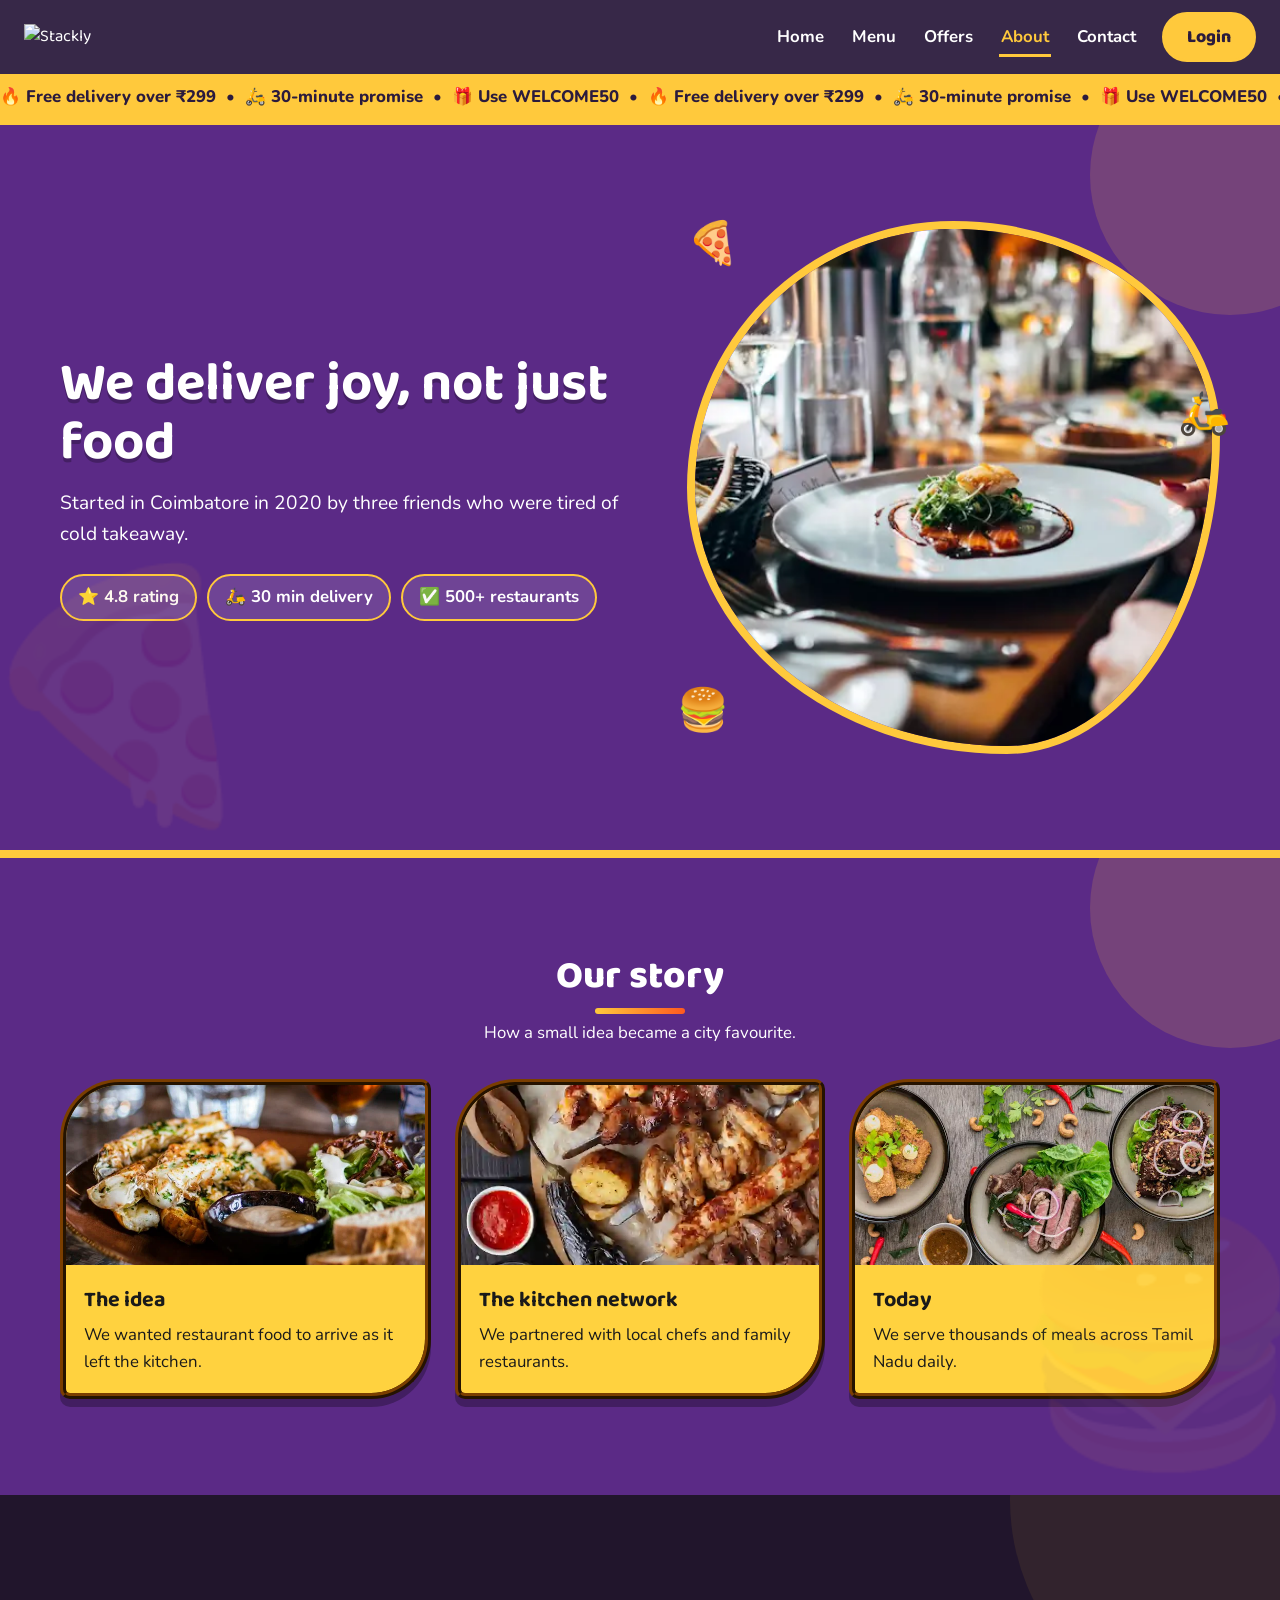
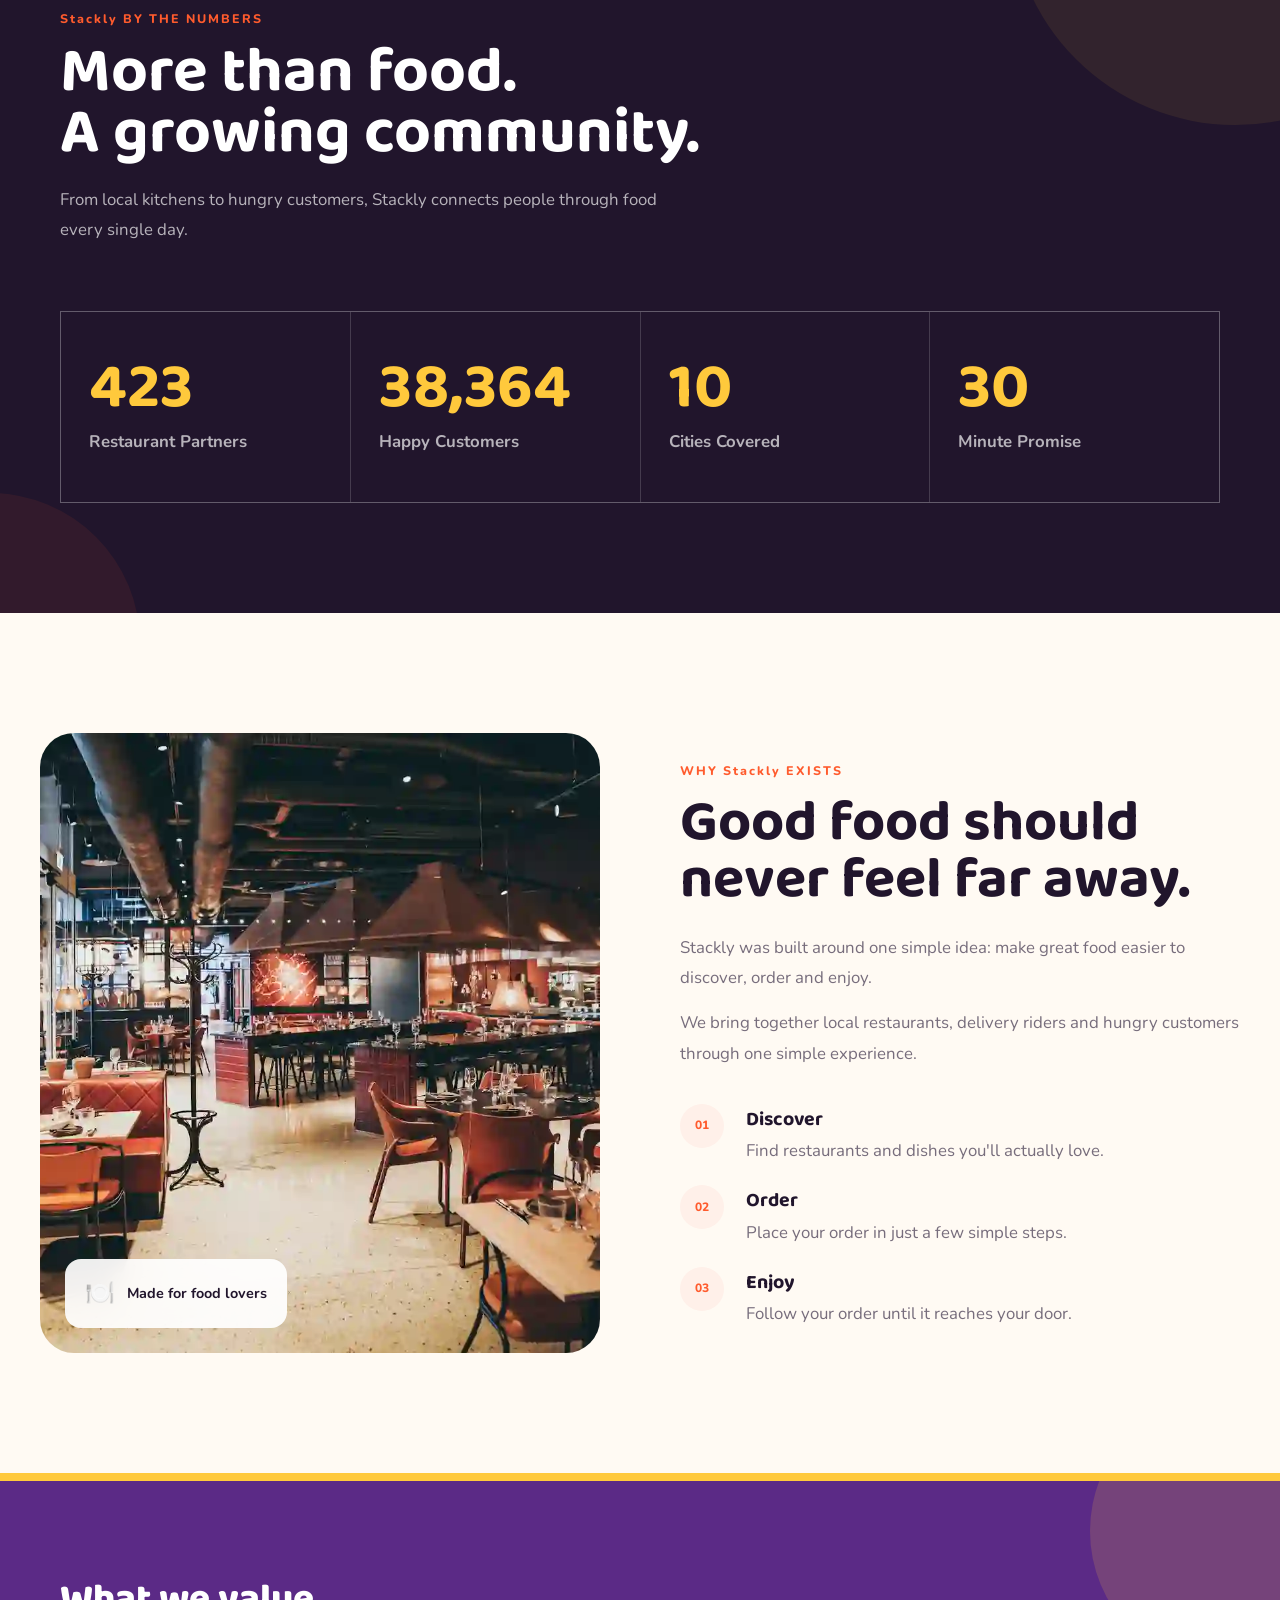
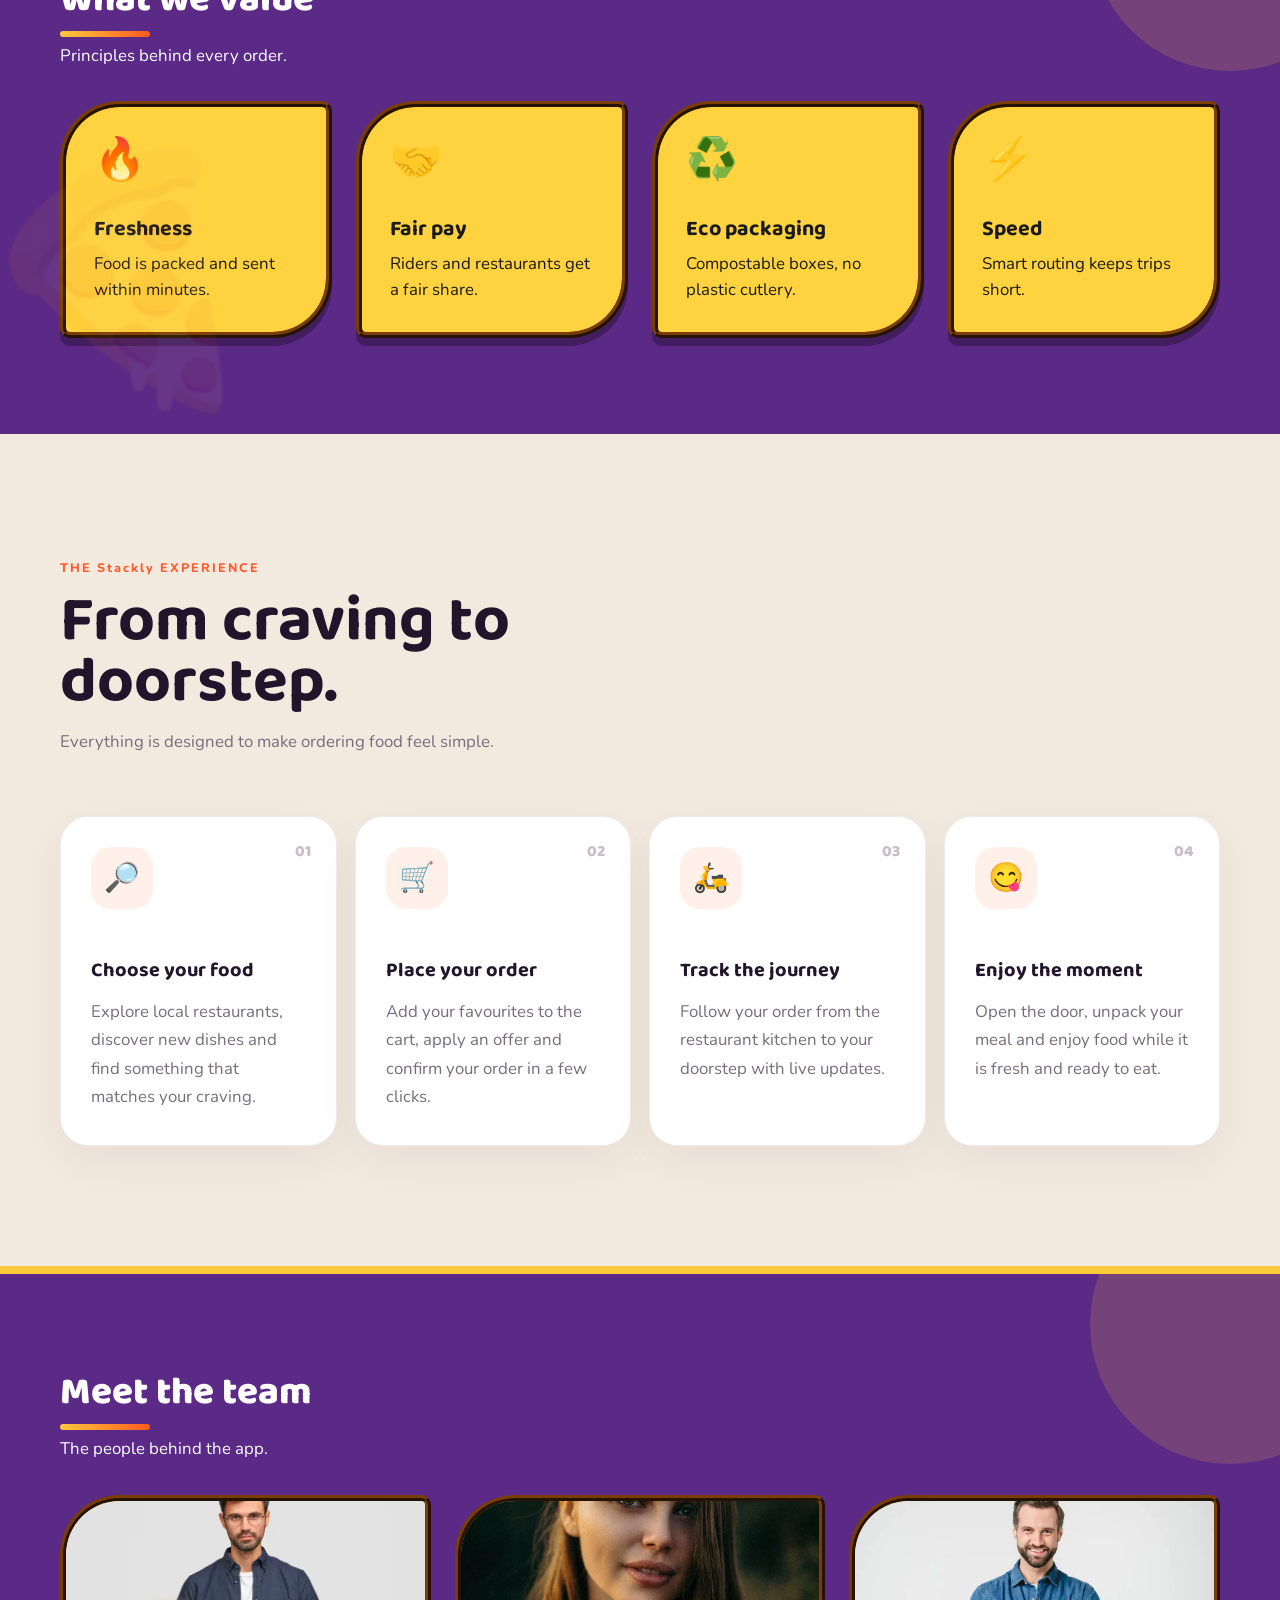
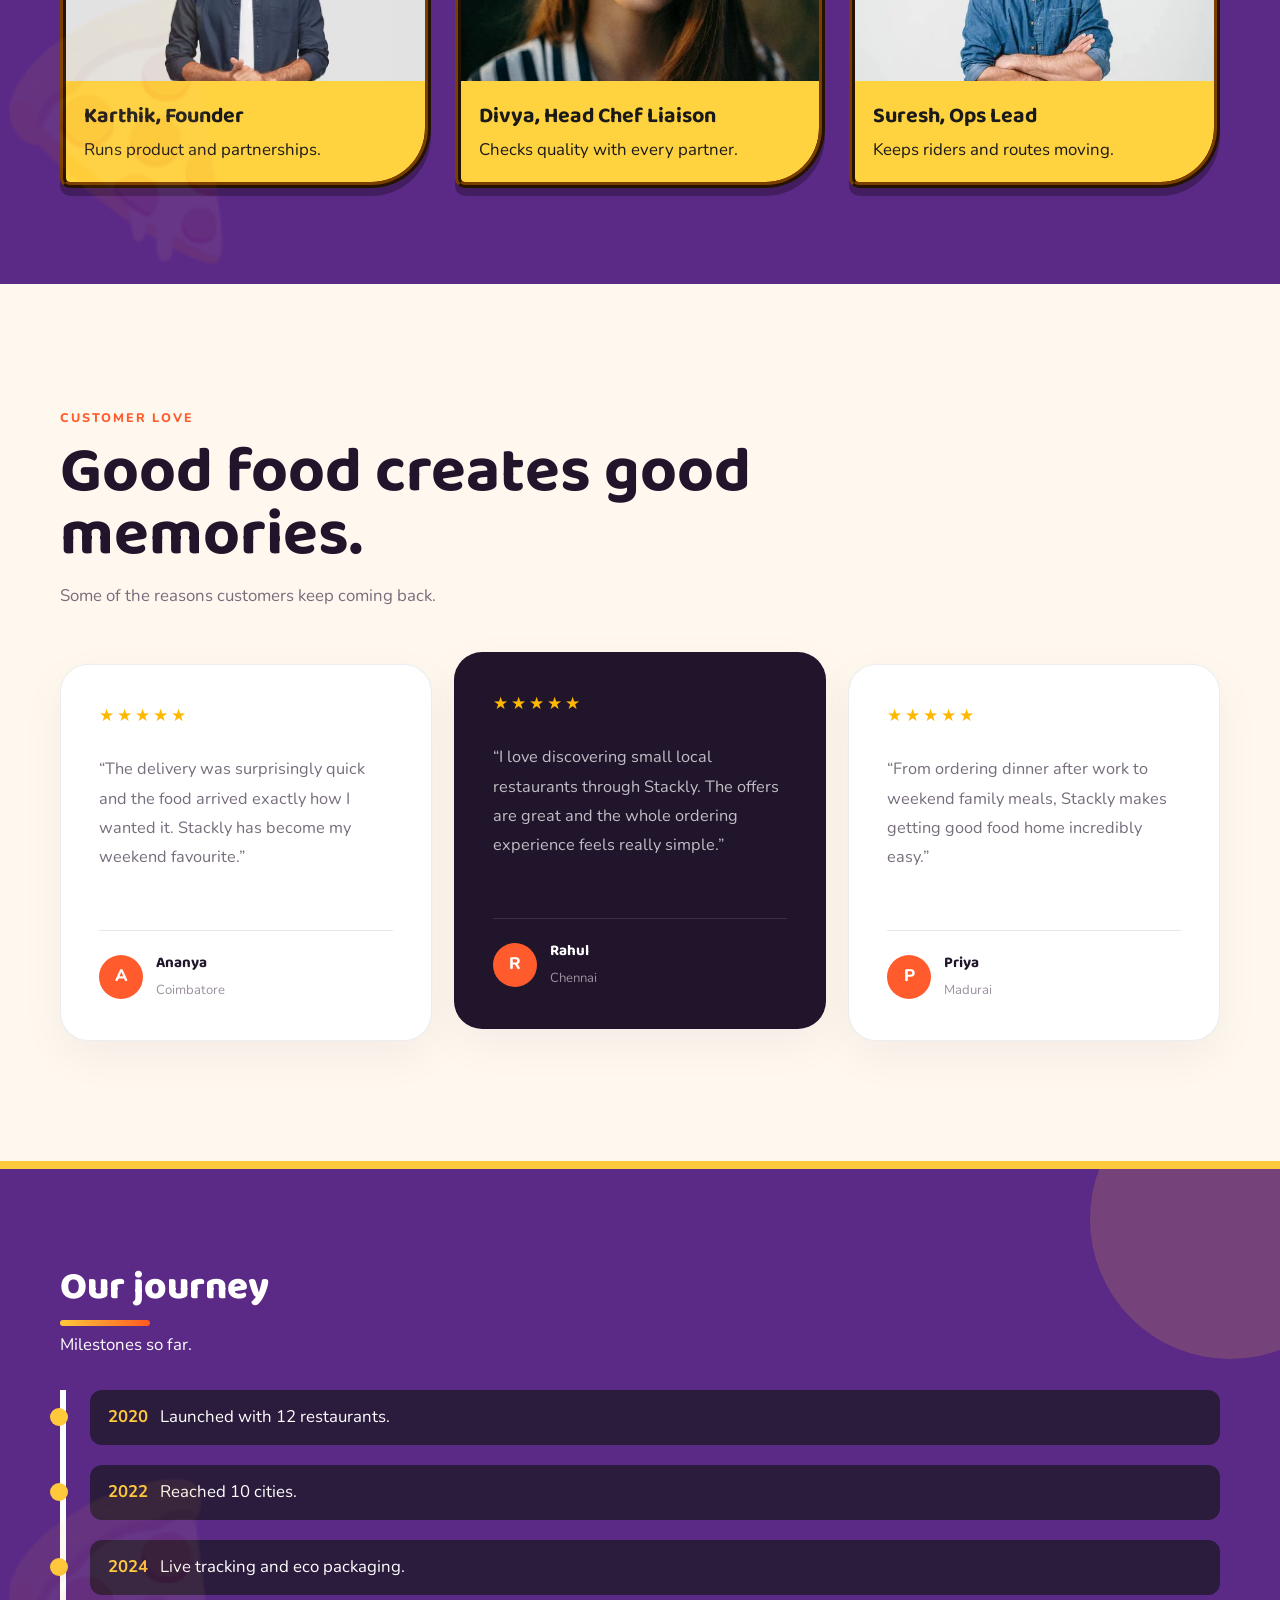
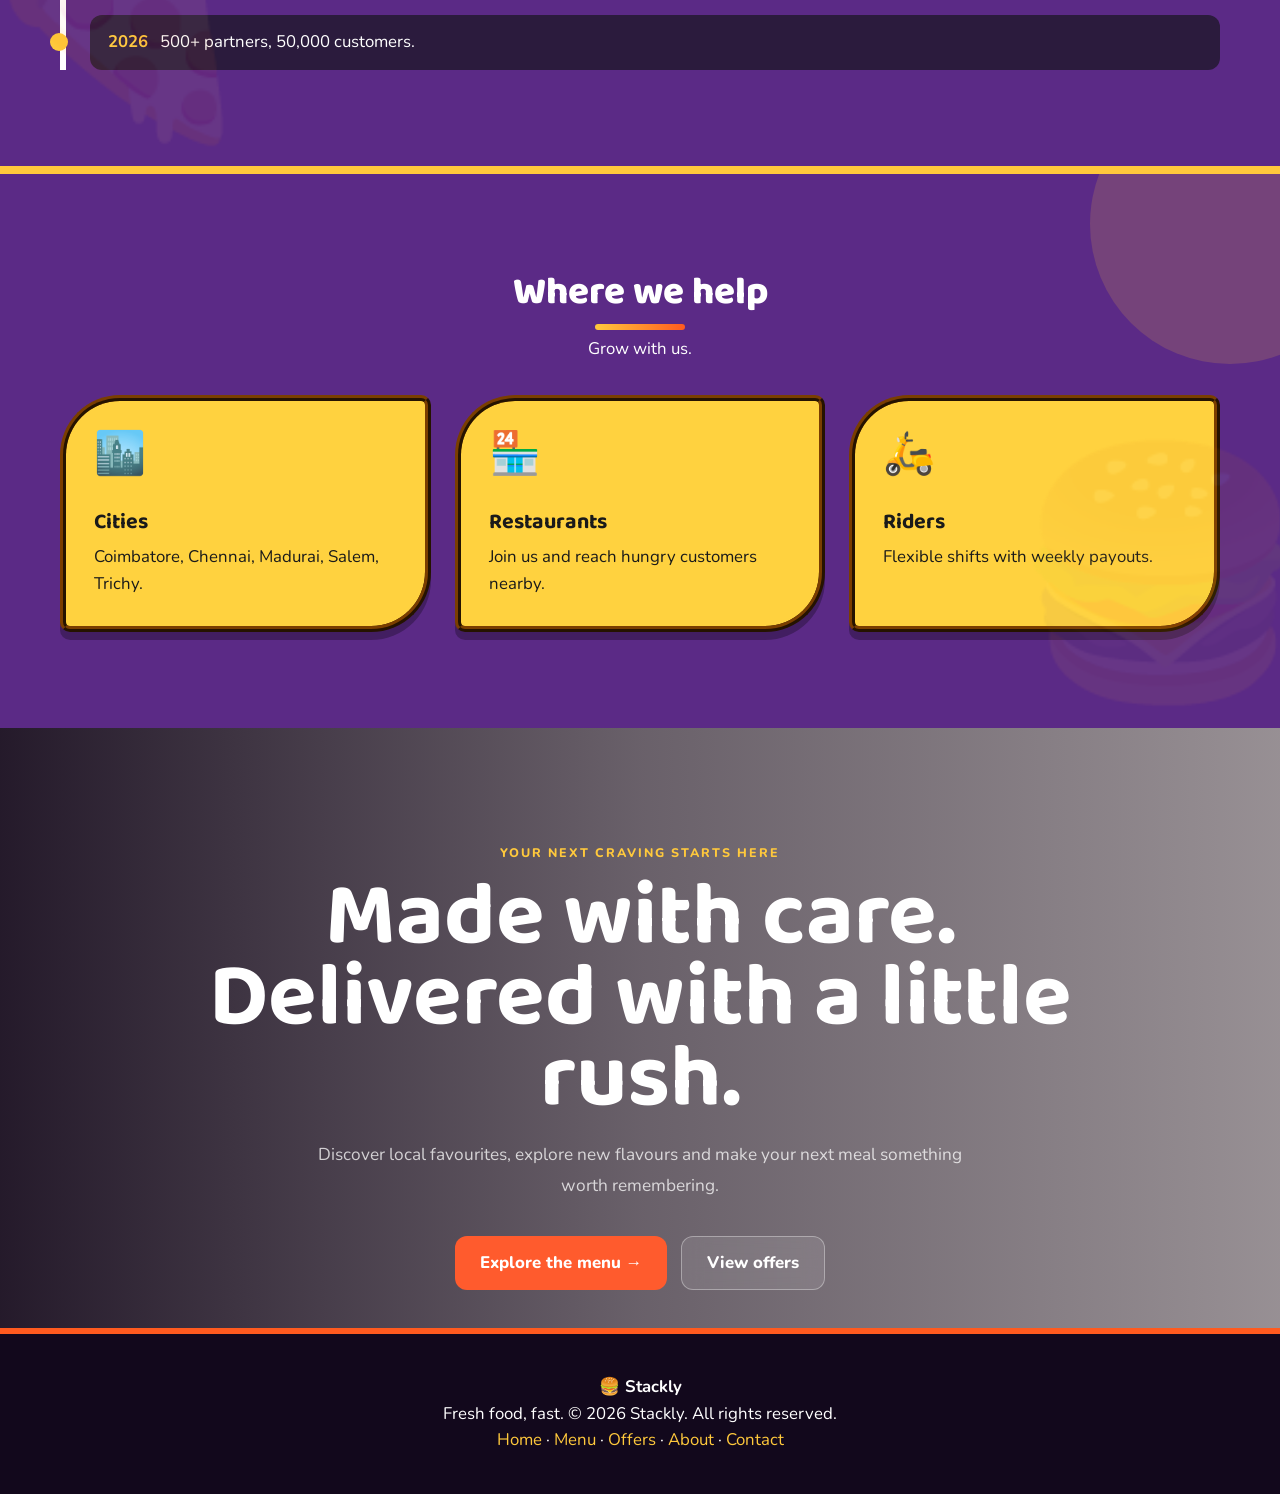
==== about.html @ 9a642a22 "first commit" ====
<!doctype html>
<html lang="en">
  <head>
    <meta charset="UTF-8" />
    <meta name="viewport" content="width=device-width,initial-scale=1" />
    <title>Stackly | About</title>
    <link rel="preconnect" href="https://fonts.googleapis.com" />
    <link
      href="https://fonts.googleapis.com/css2?family=Baloo+2:wght@600;800&family=Nunito:wght@400;700&display=swap"
      rel="stylesheet"
    />
    <link rel="stylesheet" href="css/common.css" />
    <link rel="stylesheet" href="css/about.css" />
  </head>
  <body class="pg-about">
    <header class="hd">
        <a class="logo" href="index.html">
          <img src="images/logo.png" alt="Stackly">
        </a>
      <button class="burger" aria-label="Menu"><i></i><i></i><i></i></button>
      <nav class="nav">
        <ul>
          <li><a href="index.html">Home</a></li>
          <li><a href="menu.html">Menu</a></li>
          <li><a href="offers.html">Offers</a></li>
          <li><a href="about.html" class="cur">About</a></li>
          <li><a href="contact.html">Contact</a></li>
          <li><button class="btn lg" id="loginBtn">Login</button></li>
        </ul>
      </nav>
    </header>
    <div class="marq">
      <div>
        🔥 Free delivery over ₹299 &nbsp;•&nbsp; 🛵 30-minute promise
        &nbsp;•&nbsp; 🎁 Use WELCOME50 &nbsp;•&nbsp; 🔥 Free delivery over ₹299
        &nbsp;•&nbsp; 🛵 30-minute promise &nbsp;•&nbsp; 🎁 Use WELCOME50
        &nbsp;•&nbsp;
      </div>
    </div>
    <main>
      <section class="s s1 hero">
        <div class="wrap hg">
          <div>
            <h1 class="reveal">We deliver joy, not just food</h1>
            <p class="reveal">
              Started in Coimbatore in 2020 by three friends who were tired of
              cold takeaway.
            </p>
            <div class="chips">
              <span>⭐ 4.8 rating</span><span>🛵 30 min delivery</span
              ><span>✅ 500+ restaurants</span>
            </div>
          </div>
          <div class="himg">
            <img
              src="images/food8.webp"
              alt="hero food"
            /><span class="fl f1">🍕</span><span class="fl f2">🍔</span
            ><span class="fl f3">🛵</span>
          </div>
        </div>
      </section>

<!-- =================================== -->

      <section class="s s2">
        <div class="wrap">
          <h2 class="reveal">Our story</h2>
          <p class="sub reveal">How a small idea became a city favourite.</p>
          <div class="grid">
            <article class="card reveal">
              <img
                src="images/food15.webp"
                alt="The idea"
                loading="lazy"
              />
              <div class="cb">
                <h3>The idea</h3>
                <p>
                  We wanted restaurant food to arrive as it left the kitchen.
                </p>
              </div>
            </article>
            <article class="card reveal">
              <img
                src="images/food7.webp"
                alt="The kitchen network"
                loading="lazy"
              />
              <div class="cb">
                <h3>The kitchen network</h3>
                <p>We partnered with local chefs and family restaurants.</p>
              </div>
            </article>
            <article class="card reveal">
              <img
                src="images/food1.webp"
                alt="Today"
                loading="lazy"
              />
              <div class="cb">
                <h3>Today</h3>
                <p>We serve thousands of meals across Tamil Nadu daily.</p>
              </div>
            </article>
          </div>
        </div>
      </section>

<!-- ===== PREMIUM STATS ===== -->
<section class="about-stats">
  <div class="wrap">
    <div class="about-stats-head reveal">
      <span class="about-eyebrow">Stackly BY THE NUMBERS</span>
      <h2>More than food.<br />A growing community.</h2>
      <p>
        From local kitchens to hungry customers, Stackly connects people
        through food every single day.
      </p>
    </div>

    <div class="about-stat-grid">

      <div class="about-stat reveal">
        <strong data-n="500">0</strong>
        <span>Restaurant Partners</span>
      </div>

      <div class="about-stat reveal">
        <strong data-n="50000">0</strong>
        <span>Happy Customers</span>
      </div>

      <div class="about-stat reveal">
        <strong data-n="10">0</strong>
        <span>Cities Covered</span>
      </div>

      <div class="about-stat reveal">
        <strong data-n="30">0</strong>
        <span>Minute Promise</span>
      </div>

    </div>
  </div>
</section>

<!-- ===== OUR MISSION ===== -->
<section class="about-mission">
  <div class="about-mission-image reveal">
    <img
      src="images/restaurent.webp"
      alt="Stackly restaurant"
      loading="lazy"
    />
    <div class="mission-badge">
      <span>🍽️</span>
      <b>Made for food lovers</b>
    </div>
  </div>

  <div class="about-mission-content reveal">
    <span class="about-eyebrow">WHY Stackly EXISTS</span>

    <h2>Good food should never feel far away.</h2>

    <p>
      Stackly was built around one simple idea: make great food easier
      to discover, order and enjoy.
    </p>

    <p>
      We bring together local restaurants, delivery riders and hungry
      customers through one simple experience.
    </p>

    <div class="mission-points">
      <div>
        <span>01</span>
        <div>
          <h3>Discover</h3>
          <p>Find restaurants and dishes you'll actually love.</p>
        </div>
      </div>

      <div>
        <span>02</span>
        <div>
          <h3>Order</h3>
          <p>Place your order in just a few simple steps.</p>
        </div>
      </div>

      <div>
        <span>03</span>
        <div>
          <h3>Enjoy</h3>
          <p>Follow your order until it reaches your door.</p>
        </div>
      </div>
    </div>
  </div>
</section>

<!-- ============================================= -->

      <section class="s s3">
        <div class="wrap">
          <h2 class="reveal">What we value</h2>
          <p class="sub reveal">Principles behind every order.</p>
          <div class="grid">
            <article class="card tc reveal">
              <div class="ic">🔥</div>
              <div class="cb">
                <h3>Freshness</h3>
                <p>Food is packed and sent within minutes.</p>
              </div>
            </article>
            <article class="card tc reveal">
              <div class="ic">🤝</div>
              <div class="cb">
                <h3>Fair pay</h3>
                <p>Riders and restaurants get a fair share.</p>
              </div>
            </article>
            <article class="card tc reveal">
              <div class="ic">♻️</div>
              <div class="cb">
                <h3>Eco packaging</h3>
                <p>Compostable boxes, no plastic cutlery.</p>
              </div>
            </article>
            <article class="card tc reveal">
              <div class="ic">⚡</div>
              <div class="cb">
                <h3>Speed</h3>
                <p>Smart routing keeps trips short.</p>
              </div>
            </article>
          </div>
        </div>
      </section>

<!-- ===== HOW IT WORKS ===== -->
<section class="about-process">
  <div class="wrap">

    <div class="section-title about-process-title reveal">
      <span class="about-eyebrow">THE Stackly EXPERIENCE</span>
      <h2>From craving to doorstep.</h2>
      <p>
        Everything is designed to make ordering food feel simple.
      </p>
    </div>

    <div class="process-grid">

      <article class="process-card reveal">
        <div class="process-number">01</div>
        <div class="process-icon">🔎</div>
        <h3>Choose your food</h3>
        <p>
          Explore local restaurants, discover new dishes and find
          something that matches your craving.
        </p>
      </article>

      <article class="process-card reveal">
        <div class="process-number">02</div>
        <div class="process-icon">🛒</div>
        <h3>Place your order</h3>
        <p>
          Add your favourites to the cart, apply an offer and confirm
          your order in a few clicks.
        </p>
      </article>

      <article class="process-card reveal">
        <div class="process-number">03</div>
        <div class="process-icon">🛵</div>
        <h3>Track the journey</h3>
        <p>
          Follow your order from the restaurant kitchen to your
          doorstep with live updates.
        </p>
      </article>

      <article class="process-card reveal">
        <div class="process-number">04</div>
        <div class="process-icon">😋</div>
        <h3>Enjoy the moment</h3>
        <p>
          Open the door, unpack your meal and enjoy food while it is
          fresh and ready to eat.
        </p>
      </article>

    </div>
  </div>
</section>

<!-- ============================================= -->
      <section class="s s4">
        <div class="wrap">
          <h2 class="reveal">Meet the team</h2>
          <p class="sub reveal">The people behind the app.</p>
          <div class="grid">
            <article class="card reveal">
              <img
                src="images/team1.webp"
                alt="Karthik, Founder"
                loading="lazy"
              />
              <div class="cb">
                <h3>Karthik, Founder</h3>
                <p>Runs product and partnerships.</p>
              </div>
            </article>
            <article class="card reveal">
              <img
                src="images/person2.webp"
                alt="Divya, Head Chef Liaison"
                loading="lazy"
              />
              <div class="cb">
                <h3>Divya, Head Chef Liaison</h3>
                <p>Checks quality with every partner.</p>
              </div>
            </article>
            <article class="card reveal">
              <img
                src="images/team3.webp"
                alt="Suresh, Ops Lead"
                loading="lazy"
              />
              <div class="cb">
                <h3>Suresh, Ops Lead</h3>
                <p>Keeps riders and routes moving.</p>
              </div>
            </article>
          </div>
        </div>
      </section>

<!-- ===== CUSTOMER LOVE ===== -->
<section class="about-testimonials">
  <div class="wrap">

    <div class="section-title reveal">
      <span class="about-eyebrow">CUSTOMER LOVE</span>
      <h2>Good food creates good memories.</h2>
      <p>Some of the reasons customers keep coming back.</p>
    </div>

    <div class="testimonial-grid">

      <article class="testimonial-card reveal">
        <div class="testimonial-stars">★★★★★</div>

        <p>
          “The delivery was surprisingly quick and the food arrived
          exactly how I wanted it. Stackly has become my weekend
          favourite.”
        </p>

        <div class="testimonial-user">
          <div class="testimonial-avatar">A</div>
          <div>
            <h3>Ananya</h3>
            <span>Coimbatore</span>
          </div>
        </div>
      </article>

      <article class="testimonial-card featured reveal">
        <div class="testimonial-stars">★★★★★</div>

        <p>
          “I love discovering small local restaurants through
          Stackly. The offers are great and the whole ordering
          experience feels really simple.”
        </p>

        <div class="testimonial-user">
          <div class="testimonial-avatar">R</div>
          <div>
            <h3>Rahul</h3>
            <span>Chennai</span>
          </div>
        </div>
      </article>

      <article class="testimonial-card reveal">
        <div class="testimonial-stars">★★★★★</div>

        <p>
          “From ordering dinner after work to weekend family meals,
          Stackly makes getting good food home incredibly easy.”
        </p>

        <div class="testimonial-user">
          <div class="testimonial-avatar">P</div>
          <div>
            <h3>Priya</h3>
            <span>Madurai</span>
          </div>
        </div>
      </article>

    </div>
  </div>
</section>

<!-- ================================== -->
      <section class="s s5">
        <div class="wrap">
          <h2 class="reveal">Our journey</h2>
          <p class="sub reveal">Milestones so far.</p>
          <div class="tl">
            <div class="reveal"><b>2020</b> Launched with 12 restaurants.</div>
            <div class="reveal"><b>2022</b> Reached 10 cities.</div>
            <div class="reveal">
              <b>2024</b> Live tracking and eco packaging.
            </div>
            <div class="reveal">
              <b>2026</b> 500+ partners, 50,000 customers.
            </div>
          </div>
        </div>
      </section>
<!-- =================================== -->

      <section class="s s6">
        <div class="wrap">
          <h2 class="reveal">Where we help</h2>
          <p class="sub reveal">Grow with us.</p>
          <div class="grid">
            <article class="card tc reveal">
              <div class="ic">🏙️</div>
              <div class="cb">
                <h3>Cities</h3>
                <p>Coimbatore, Chennai, Madurai, Salem, Trichy.</p>
              </div>
            </article>
            <article class="card tc reveal">
              <div class="ic">🏪</div>
              <div class="cb">
                <h3>Restaurants</h3>
                <p>Join us and reach hungry customers nearby.</p>
              </div>
            </article>
            <article class="card tc reveal">
              <div class="ic">🛵</div>
              <div class="cb">
                <h3>Riders</h3>
                <p>Flexible shifts with weekly payouts.</p>
              </div>
            </article>
          </div>
        </div>
      </section>

<!-- ===== ABOUT FINAL CTA ===== -->
<section class="about-final">
  <div class="about-final-overlay"></div>

  <div class="about-final-content reveal">
    <span class="about-eyebrow light">YOUR NEXT CRAVING STARTS HERE</span>

    <h2>Made with care.<br />Delivered with a little rush.</h2>

    <p>
      Discover local favourites, explore new flavours and make your
      next meal something worth remembering.
    </p>

    <div class="about-final-actions">
      <a href="error.html" class="about-btn primary">
        Explore the menu →
      </a>

      <a href="error.html" class="about-btn secondary">
        View offers
      </a>
    </div>
  </div>
</section>

    </main>

    <footer class="ft">
      <b>🍔 Stackly</b>
      <p>Fresh food, fast. © 2026 Stackly. All rights reserved.</p>
      <p>
        <a href="index.html">Home</a> · <a href="menu.html">Menu</a> ·
        <a href="offers.html">Offers</a> · <a href="about.html">About</a> ·
        <a href="contact.html">Contact</a>
      </p>
    </footer>
    <div class="modal" id="lm">
      <div class="box">
        <button class="x" aria-label="Close">✕</button>
        <h2>Welcome back</h2>
        <div class="roles">
          <button class="on" data-r="Customer">🍽️ Customer</button
          ><button data-r="Restaurant Owner">🏪 Restaurant Owner</button>
        </div>
        <form onsubmit="return false;">
          <input type="email" placeholder="Email" required /><input
            type="password"
            placeholder="Password"
            required
          /><button class="btn">Login as <span id="rn">Customer</span></button>
        </form>
      </div>
    </div>
    <script src="js/common.js"></script>
    <script src="js/about.js"></script>
  </body>
</html>
---- css/common.css ----
:root {
  --o: #ff5a1f;
  --p: #2b1b3d;
  --y: #ffc93c;
}
* {
  box-sizing: border-box;
  margin: 0;
  padding: 0;
}
html {
  scroll-behavior: smooth;
}
body {
  font:
    400 1.05rem/1.6 Nunito,
    sans-serif;
  background: #fffaf3;
  color: #222;
  overflow-x: hidden;
}
h1,
h2,
h3,
.logo,
.btn {
  font-family: "Baloo 2", sans-serif;
}
a {
  color: inherit;
  text-decoration: none;
}
img {
  max-width: 100%;
  display: block;
}
.wrap {
  max-width: 1150px;
  margin: auto;
  padding: 0 20px;
}
.hd {
  position: sticky;
  top: 0;
  z-index: 50;
  display: flex;
  justify-content: space-between;
  align-items: center;
  padding: 12px 24px;
  background: var(--p);
  color: #fff;
  border-bottom: 4px solid var(--y);
}

/* ================================
   FOODRUSH NAV LOGO IMAGE
================================ */

.logo {
  display: flex;
  align-items: center;
  text-decoration: none;
}

.logo img {
  width: 180px;
  height: auto;
  display: block;
  object-fit: contain;
}

@media (max-width: 760px) {
  .logo img {
    width: 145px;
  }
}

.nav ul {
  display: flex;
  gap: 24px;
  list-style: none;
  align-items: center;
}
.nav a {
  font-weight: 700;
  padding: 6px 2px;
  border-bottom: 3px solid transparent;
  transition: 0.3s;
}
.nav a:hover,
.nav a.cur {
  border-color: var(--y);
  color: var(--y);
}
.btn {
  display: inline-block;
  padding: 12px 28px;
  background: var(--o);
  color: #fff;
  border: 3px solid #fff;
  border-radius: 50px;
  font-size: 1.1rem;
  font-weight: 800;
  cursor: pointer;
  transition: 0.3s;
  box-shadow: 0 6px 0 #a83208;
}
.btn:hover {
  transform: translateY(3px);
  box-shadow: 0 3px 0 #a83208;
}
.btn.ghost {
  background: transparent;
}
.btn.lg {
  padding: 8px 22px;
  background: var(--y);
  color: #2b1b3d;
  border-color: var(--y);
  box-shadow: none;
}
.burger {
  display: none;
  background: none;
  border: 0;
  cursor: pointer;
  z-index: 70;
}
.burger i {
  display: block;
  width: 28px;
  height: 3px;
  background: #fff;
  margin: 6px 0;
  transition: 0.4s;
}
.marq {
  background: var(--y);
  color: #2b1b3d;
  font-weight: 800;
  overflow: hidden;
  white-space: nowrap;
  padding: 6px 0;
}
.marq div {
  display: inline-block;
  animation: mq 22s linear infinite;
}
@keyframes mq {
  to {
    transform: translateX(-50%);
  }
}
.s {
  padding: 80px 0;
  color: #fff;
  background: var(--panel);
}
.s h2 {
  font: 800 2.4rem/1.2 "Baloo 2";
}
.sub {
  margin: 6px 0 32px;
  opacity: 0.95;
  max-width: 600px;
}
.hg {
  display: grid;
  grid-template-columns: 1.1fr 1fr;
  gap: 40px;
  align-items: center;
}
.hero h1 {
  font-size: 3.4rem;
  line-height: 1.1;
  margin-bottom: 14px;
}
.hero p {
  margin-bottom: 24px;
  font-size: 1.2rem;
}
.himg {
  position: relative;
}
.himg img {
  border-radius: 50% 50% 40% 60%/50% 40% 60% 50%;
  border: 8px solid var(--y);
  animation: morph 8s ease-in-out infinite;
  aspect-ratio: 1;
  object-fit: cover;
  width: 100%;
}
@keyframes morph {
  50% {
    border-radius: 40% 60% 60% 40%/60% 40% 50% 50%;
    transform: rotate(3deg);
  }
}
.fl {
  position: absolute;
  font-size: 2.6rem;
  animation: fly 3s ease-in-out infinite;
}
.f1 {
  top: -10px;
  left: 0;
}
.f2 {
  bottom: 10px;
  left: -10px;
  animation-delay: 0.8s;
}
.f3 {
  top: 30%;
  right: -10px;
  animation-delay: 1.6s;
}
@keyframes fly {
  50% {
    transform: translateY(-18px) rotate(12deg);
  }
}
.grid {
  display: grid;
  grid-template-columns: repeat(auto-fit, minmax(240px, 1fr));
  gap: 24px;
}
.card {
  overflow: hidden;
  transition:
    transform 0.4s,
    box-shadow 0.4s;
  display: flex;
  flex-direction: column;
}
.card:hover {
  transform: translateY(-8px) rotate(-1deg);
  box-shadow: 0 14px 0 rgba(0, 0, 0, 0.25);
}
.card img {
  height: 180px;
  width: 100%;
  object-fit: cover;
  background: #ccc;
}
.cb {
  padding: 18px;
}
.cb h3 {
  font-size: 1.35rem;
  margin-bottom: 4px;
}
.pr {
  display: inline-block;
  margin-top: 8px;
  font-size: 1.3rem;
}
.tc {
  padding: 10px;
}
.ic {
  font-size: 2.6rem;
  padding: 10px 18px 0;
  animation: bounce 2s infinite;
}
@keyframes bounce {
  50% {
    transform: translateY(-8px);
  }
}
@keyframes pulse {
  50% {
    transform: scale(1.06);
  }
}
.stats {
  display: grid;
  grid-template-columns: repeat(auto-fit, minmax(200px, 1fr));
  gap: 20px;
  text-align: center;
}
.stats b {
  display: block;
  font: 800 3.2rem "Baloo 2";
}
.reveal {
  opacity: 0;
  transform: translateX(-40px) scale(0.96);
  transition: 1s cubic-bezier(0.2, 0.9, 0.3, 1.2);
}
.reveal:nth-child(even) {
  transform: translateX(40px) scale(0.96);
}
.reveal.in {
  opacity: 1;
  transform: none;
}
.ft {
  background: #12081c;
  color: #fff;
  text-align: center;
  padding: 40px 20px;
  border-top: 6px solid var(--o);
}
.ft a {
  color: var(--y);
}
.modal {
  position: fixed;
  inset: 0;
  background: rgba(0, 0, 0, 0.7);
  display: grid;
  place-items: center;
  z-index: 100;
  opacity: 0;
  visibility: hidden;
  transition: 0.3s;
}
.modal.show {
  opacity: 1;
  visibility: visible;
}
.box {
  position: relative;
  background: #fff;
  color: #222;
  padding: 36px 28px;
  border-radius: 24px;
  width: min(400px, 92vw);
  border: 5px solid var(--o);
  transform: scale(0.7) rotate(-4deg);
  transition: 0.4s;
}
.modal.show .box {
  transform: none;
}
.x {
  position: absolute;
  top: 10px;
  right: 14px;
  width: 36px;
  height: 36px;
  border-radius: 50%;
  border: 0;
  background: var(--p);
  color: #fff;
  font-size: 1rem;
  cursor: pointer;
}
.box h2 {
  margin-bottom: 16px;
}
.box input {
  width: 100%;
  padding: 12px;
  margin-bottom: 12px;
  border: 3px solid var(--p);
  border-radius: 10px;
  font: inherit;
}
.roles {
  display: grid;
  grid-template-columns: 1fr 1fr;
  gap: 10px;
  margin-bottom: 16px;
}
.roles button {
  padding: 12px 6px;
  border: 3px solid var(--p);
  background: #fff;
  border-radius: 12px;
  font-weight: 700;
  cursor: pointer;
}
.roles .on {
  background: var(--p);
  color: #fff;
}
@media (max-width: 900px) {
  .burger {
    display: block;
  }
  .nav {
    position: fixed;
    top: 0;
    right: 0;
    height: 100vh;
    width: 50vw;
    background: var(--p);
    padding: 90px 20px 20px;
    transform: translateX(100%);
    transition: 0.5s cubic-bezier(0.7, 0, 0.2, 1);
    z-index: 60;
    border-left: 4px solid var(--y);
  }
  .nav.open {
    transform: none;
  }
  .nav ul {
    flex-direction: column;
    align-items: flex-start;
    gap: 20px;
  }
  .nav li {
    opacity: 0;
    transform: translateX(30px);
    transition: 0.4s;
  }
  .nav.open li {
    opacity: 1;
    transform: none;
  }
  .nav.open li:nth-child(2) {
    transition-delay: 0.15s;
  }
  .nav.open li:nth-child(3) {
    transition-delay: 0.25s;
  }
  .nav.open li:nth-child(4) {
    transition-delay: 0.35s;
  }
  .nav.open li:nth-child(5) {
    transition-delay: 0.45s;
  }
  .nav.open li:nth-child(6) {
    transition-delay: 0.55s;
  }
  .burger.open i:nth-child(1) {
    transform: translateY(9px) rotate(45deg);
  }
  .burger.open i:nth-child(2) {
    opacity: 0;
  }
  .burger.open i:nth-child(3) {
    transform: translateY(-9px) rotate(-45deg);
  }
  .hg {
    grid-template-columns: 1fr;
  }
  .hero h1 {
    font-size: 2.4rem;
  }
}
@media (prefers-reduced-motion: reduce) {
  * {
    animation: none !important;
    transition: none !important;
  }
  .reveal {
    opacity: 1;
    transform: none;
  }
}

/* UI polish */
main {
  display: block;
  padding: 0;
}
.s {
  width: 100%;
  border-radius: 0;
  border-top: 8px solid var(--y);
  position: relative;
  overflow: hidden;
}
.s:before {
  content: "";
  position: absolute;
  width: 280px;
  height: 280px;
  right: -90px;
  top: -90px;
  border-radius: 50%;
  background: rgba(255, 201, 60, 0.16);
  animation: drift 9s ease-in-out infinite;
}
@keyframes drift {
  50% {
    transform: translate(-30px, 30px) scale(1.15);
  }
}
.wrap {
  position: relative;
}
.s h2:after {
  content: "";
  display: block;
  width: 90px;
  height: 6px;
  margin-top: 8px;
  border-radius: 6px;
  background: linear-gradient(90deg, var(--y), var(--o));
  animation: grow 1.4s ease-out both;
}
@keyframes grow {
  from {
    width: 0;
  }
}
.hd {
  backdrop-filter: blur(8px);
  background: rgba(43, 27, 61, 0.94);
}
.btn {
  background: linear-gradient(135deg, #c93a08, #e2500f);
  position: relative;
  overflow: hidden;
}
.btn:after {
  content: "";
  position: absolute;
  top: 0;
  left: -70%;
  width: 40%;
  height: 100%;
  background: rgba(255, 255, 255, 0.4);
  transform: skewX(-25deg);
  animation: shine 3.5s infinite;
}
@keyframes shine {
  to {
    left: 140%;
  }
}
.btn.lg {
  background: var(--y);
}
.chips {
  display: flex;
  flex-wrap: wrap;
  gap: 10px;
  margin-top: 22px;
}
.chips span {
  padding: 8px 16px;
  border: 2px solid var(--y);
  border-radius: 50px;
  background: rgba(255, 255, 255, 0.12);
  font-weight: 700;
  animation: pulse 3s infinite;
}
.chips span:nth-child(2) {
  animation-delay: 0.5s;
}
.chips span:nth-child(3) {
  animation-delay: 1s;
}
.card {
  box-shadow: 0 8px 0 rgba(0, 0, 0, 0.28);
}
.card img {
  transition: transform 0.8s;
}
.card:hover img {
  transform: scale(1.12);
}
.card:hover {
  transform: translateY(-10px) rotate(-1deg);
}
.hero h1 {
  text-shadow: 0 4px 0 rgba(0, 0, 0, 0.25);
}
.hero {
  padding: 90px 0;
}
#bar {
  position: fixed;
  top: 0;
  left: 0;
  height: 5px;
  width: 0;
  background: linear-gradient(90deg, var(--y), var(--o));
  z-index: 200;
}
#top {
  position: fixed;
  right: 18px;
  bottom: 18px;
  width: 48px;
  height: 48px;
  border-radius: 50%;
  border: 3px solid #fff;
  background: #c93a08;
  color: #fff;
  font-size: 1.4rem;
  cursor: pointer;
  z-index: 40;
  opacity: 0;
  transform: scale(0);
  transition: 0.4s;
}
#top.on {
  opacity: 1;
  transform: scale(1);
  animation: bounce 2s infinite;
}
@media (max-width: 900px) {
  .s {
    padding: 56px 0;
  }
  .s h2 {
    font-size: 2rem;
  }
  .hero {
    padding: 56px 0;
  }
}

/* full-width layout, alternating alignment, watermark */
.s {
  padding: 96px 0;
}
.wrap {
  max-width: 1200px;
}
.s:nth-child(even) .wrap > h2,
.s:nth-child(even) .sub {
  text-align: center;
  margin-left: auto;
  margin-right: auto;
}
.s:nth-child(even) h2:after {
  margin-left: auto;
  margin-right: auto;
}
.s:after {
  position: absolute;
  font-size: 15rem;
  opacity: 0.07;
  bottom: -40px;
  left: -30px;
  animation: spin 40s linear infinite;
  pointer-events: none;
}
.s:nth-child(odd):after {
  content: "🍕";
}
.s:nth-child(even):after {
  content: "🍔";
  left: auto;
  right: -30px;
}
@keyframes spin {
  to {
    transform: rotate(360deg);
  }
}
.tabs,
.stats {
  justify-content: center;
}
.s:nth-child(even) .timer,
.s:nth-child(even) .tabs {
  justify-content: center;
}

.s .sub {
  opacity: 1;
}
.btn.lg {
  color: #2b1b3d;
}
---- css/about.css ----
body.pg-about {
  --panel: #5b2a86;
}
.card {
  background: #ffd23f;
  color: #1a1a1a;
  border: 6px ridge #7a3e00;
  border-radius: 60px 10px 60px 10px;
}
.tl {
  border-left: 6px solid #fff;
  padding-left: 24px;
  display: grid;
  gap: 20px;
}
.tl div {
  background: #2b1b3d;
  padding: 14px 18px;
  border-radius: 12px;
  position: relative;
}
.tl div:before {
  content: "";
  position: absolute;
  left: -40px;
  top: 18px;
  width: 18px;
  height: 18px;
  background: #ffc93c;
  border-radius: 50%;
}
.tl b {
  color: #ffc93c;
  font: 800 1.4rem Baloo 2;
  margin-right: 8px;
}

/* =========================================================
   PREMIUM ABOUT PAGE
========================================================= */

.pg-about {
  --about-dark: #21152c;
  --about-purple: #5b2a86;
  --about-orange: #ff5b2d;
  --about-yellow: #ffc93c;
  --about-cream: #fff8ef;
  --about-muted: #776d7c;
}


/* =========================================================
   EYEBROW
========================================================= */

.pg-about .about-eyebrow {
  display: inline-block;
  margin-bottom: 14px;

  font-size: 0.78rem;
  font-weight: 800;
  letter-spacing: 0.16em;
  color: #ff5b2d;
}

.pg-about .about-eyebrow.light {
  color: #ffc93c;
}


/* =========================================================
   PREMIUM STATS
========================================================= */

.pg-about .about-stats {
  position: relative;
  overflow: hidden;
  padding: 110px 0;
  background: #21152c;
  color: #fff;
}

.pg-about .about-stats::before {
  content: "";
  position: absolute;
  width: 450px;
  height: 450px;
  right: -180px;
  top: -220px;
  border-radius: 50%;
  background: rgba(255, 201, 60, 0.08);
}

.pg-about .about-stats::after {
  content: "";
  position: absolute;
  width: 300px;
  height: 300px;
  left: -160px;
  bottom: -180px;
  border-radius: 50%;
  background: rgba(255, 91, 45, 0.08);
}

.pg-about .about-stats-head {
  max-width: 650px;
  margin-bottom: 65px;
}

.pg-about .about-stats-head h2 {
  margin: 0 0 20px;
  font-size: clamp(2.5rem, 5vw, 4.5rem);
  line-height: 0.95;
  color: #fff;
}

.pg-about .about-stats-head p {
  max-width: 600px;
  margin: 0;
  color: rgba(255,255,255,0.68);
  font-size: 1.05rem;
  line-height: 1.8;
}

.pg-about .about-stat-grid {
  display: grid;
  grid-template-columns: repeat(4, 1fr);
  gap: 1px;
  background: rgba(255,255,255,0.16);
  border: 1px solid rgba(255,255,255,0.16);
}

.pg-about .about-stat {
  min-height: 190px;
  padding: 35px 28px;
  background: #21152c;
  display: flex;
  flex-direction: column;
  justify-content: center;
}

.pg-about .about-stat strong {
  display: block;
  margin-bottom: 8px;

  font-family: "Baloo 2", sans-serif;
  font-size: clamp(2.6rem, 5vw, 4rem);
  line-height: 1;
  color: #ffc93c;
}

.pg-about .about-stat span {
  color: rgba(255,255,255,0.68);
  font-weight: 700;
}


/* =========================================================
   MISSION SECTION
========================================================= */

.pg-about .about-mission {
  width: min(1200px, calc(100% - 40px));
  margin: 120px auto;
  display: grid;
  grid-template-columns: 1fr 1fr;
  gap: 80px;
  align-items: center;
}

.pg-about .about-mission-image {
  position: relative;
  min-height: 620px;
  border-radius: 34px;
  overflow: hidden;
}

.pg-about .about-mission-image img {
  width: 100%;
  height: 100%;
  min-height: 620px;
  object-fit: cover;
  display: block;
  transition: transform 0.7s ease;
}

.pg-about .about-mission-image:hover img {
  transform: scale(1.04);
}

.pg-about .mission-badge {
  position: absolute;
  left: 25px;
  bottom: 25px;

  display: flex;
  align-items: center;
  gap: 12px;

  padding: 15px 20px;
  border-radius: 16px;

  background: rgba(255,255,255,0.92);
  backdrop-filter: blur(12px);

  color: #21152c;
}

.pg-about .mission-badge span {
  font-size: 1.5rem;
}

.pg-about .mission-badge b {
  font-size: 0.9rem;
}

.pg-about .about-mission-content h2 {
  margin: 0 0 25px;
  max-width: 600px;
  font-size: clamp(2.5rem, 4.5vw, 4.4rem);
  line-height: 0.98;
  color: #21152c;
}

.pg-about .about-mission-content > p {
  max-width: 570px;
  margin: 0 0 15px;
  color: #776d7c;
  font-size: 1.05rem;
  line-height: 1.8;
}

.pg-about .mission-points {
  margin-top: 35px;
  display: grid;
  gap: 20px;
}

.pg-about .mission-points > div {
  display: grid;
  grid-template-columns: 48px 1fr;
  gap: 18px;
  align-items: start;
}

.pg-about .mission-points > div > span {
  width: 44px;
  height: 44px;

  display: grid;
  place-items: center;

  border-radius: 50%;
  background: #fff0e9;
  color: #ff5b2d;

  font-size: 0.75rem;
  font-weight: 800;
}

.pg-about .mission-points h3 {
  margin: 0 0 3px;
  color: #21152c;
}

.pg-about .mission-points p {
  margin: 0;
  color: #776d7c;
  line-height: 1.6;
}


/* =========================================================
   HOW FOODRUSH WORKS
========================================================= */

.pg-about .about-process {
  position: relative;
  overflow: hidden;
  padding: 120px 0;
  background: #f3eadf;
}

.pg-about .about-process-title {
  max-width: 700px;
  margin-bottom: 60px;
}

.pg-about .about-process-title h2 {
  margin: 0 0 15px;
  font-size: clamp(2.5rem, 5vw, 4.5rem);
  line-height: 0.95;
  color: #21152c;
}

.pg-about .about-process-title p {
  margin: 0;
  color: #776d7c;
  font-size: 1.05rem;
}

.pg-about .process-grid {
  display: grid;
  grid-template-columns: repeat(4, 1fr);
  gap: 18px;
}

.pg-about .process-card {
  position: relative;
  min-height: 330px;
  padding: 30px;

  background: #fff;
  border: 1px solid rgba(33,21,44,0.08);
  border-radius: 28px;

  box-shadow: 0 15px 45px rgba(33,21,44,0.06);

  transition:
    transform 0.35s ease,
    box-shadow 0.35s ease;
}

.pg-about .process-card:hover {
  transform: translateY(-8px);
  box-shadow: 0 25px 60px rgba(33,21,44,0.12);
}

.pg-about .process-number {
  position: absolute;
  top: 22px;
  right: 25px;

  font-family: "Baloo 2", sans-serif;
  font-size: 1rem;
  font-weight: 800;
  color: #c8bdc9;
}

.pg-about .process-icon {
  width: 62px;
  height: 62px;

  display: grid;
  place-items: center;

  margin-bottom: 45px;

  border-radius: 20px;
  background: #fff0e9;

  font-size: 1.8rem;
}

.pg-about .process-card h3 {
  margin: 0 0 12px;
  color: #21152c;
  font-size: 1.25rem;
}

.pg-about .process-card p {
  margin: 0;
  color: #776d7c;
  line-height: 1.7;
}


/* =========================================================
   TESTIMONIALS
========================================================= */

.pg-about .about-testimonials {
  padding: 120px 0;
  background: #fff8ef;
}

.pg-about .about-testimonials .section-title {
  max-width: 700px;
  margin-bottom: 55px;
}

.pg-about .about-testimonials .section-title h2 {
  margin: 0 0 15px;
  font-size: clamp(2.5rem, 5vw, 4.2rem);
  line-height: 0.98;
  color: #21152c;
}

.pg-about .about-testimonials .section-title p {
  margin: 0;
  color: #776d7c;
}

.pg-about .testimonial-grid {
  display: grid;
  grid-template-columns: repeat(3, 1fr);
  gap: 22px;
}

.pg-about .testimonial-card {
  padding: 38px;
  background: #fff;
  border: 1px solid rgba(33,21,44,0.08);
  border-radius: 28px;

  box-shadow: 0 15px 45px rgba(33,21,44,0.05);

  transition: transform 0.3s ease;
}

.pg-about .testimonial-card:hover {
  transform: translateY(-6px);
}

.pg-about .testimonial-card.featured {
  background: #21152c;
  color: #fff;
  transform: translateY(-12px);
}

.pg-about .testimonial-card.featured:hover {
  transform: translateY(-18px);
}

.pg-about .testimonial-stars {
  margin-bottom: 25px;
  color: #ffb800;
  letter-spacing: 3px;
}

.pg-about .testimonial-card > p {
  min-height: 145px;
  margin: 0 0 30px;

  font-size: 1.02rem;
  line-height: 1.8;
  color: #776d7c;
}

.pg-about .testimonial-card.featured > p {
  color: rgba(255,255,255,0.72);
}

.pg-about .testimonial-user {
  display: flex;
  align-items: center;
  gap: 13px;

  padding-top: 20px;
  border-top: 1px solid rgba(33,21,44,0.1);
}

.pg-about .featured .testimonial-user {
  border-top-color: rgba(255,255,255,0.12);
}

.pg-about .testimonial-avatar {
  width: 44px;
  height: 44px;

  display: grid;
  place-items: center;

  border-radius: 50%;
  background: #ff5b2d;
  color: #fff;
  font-weight: 800;
}

.pg-about .testimonial-user h3 {
  margin: 0;
  font-size: 0.95rem;
  color: #21152c;
}

.pg-about .featured .testimonial-user h3 {
  color: #fff;
}

.pg-about .testimonial-user span {
  font-size: 0.82rem;
  color: #9a909e;
}


/* =========================================================
   FINAL CTA
========================================================= */

.pg-about .about-final {
  position: relative;
  min-height: 600px;

  display: grid;
  place-items: center;

  overflow: hidden;

  background:
    linear-gradient(
      90deg,
      rgba(25,14,32,0.95),
      rgba(25,14,32,0.65),
      rgba(25,14,32,0.45)
    ),
    url("https://images.unsplash.com/photo-1504674900247-0877df9cc836?auto=format&fit=crop&w=2200&q=85");

  background-size: cover;
  background-position: center;
}

.pg-about .about-final-content {
  position: relative;
  z-index: 2;

  width: min(900px, calc(100% - 40px));
  text-align: center;
  color: #fff;
}

.pg-about .about-final-content h2 {
  margin: 0 auto 20px;

  font-size: clamp(3rem, 7vw, 6rem);
  line-height: 0.9;
}

.pg-about .about-final-content p {
  max-width: 650px;
  margin: 0 auto 35px;

  color: rgba(255,255,255,0.75);
  font-size: 1.08rem;
  line-height: 1.8;
}

.pg-about .about-final-actions {
  display: flex;
  justify-content: center;
  gap: 14px;
  flex-wrap: wrap;
}

.pg-about .about-btn {
  display: inline-flex;
  align-items: center;
  justify-content: center;

  min-height: 54px;
  padding: 0 25px;

  border-radius: 12px;

  text-decoration: none;
  font-weight: 800;

  transition:
    transform 0.25s ease,
    background 0.25s ease;
}

.pg-about .about-btn:hover {
  transform: translateY(-3px);
}

.pg-about .about-btn.primary {
  background: #ff5b2d;
  color: #fff;
}

.pg-about .about-btn.secondary {
  background: rgba(255,255,255,0.1);
  border: 1px solid rgba(255,255,255,0.35);
  color: #fff;
  backdrop-filter: blur(10px);
}


/* =========================================================
   RESPONSIVE
========================================================= */

@media (max-width: 900px) {

  .pg-about .about-stat-grid {
    grid-template-columns: repeat(2, 1fr);
  }

  .pg-about .about-mission {
    grid-template-columns: 1fr;
    gap: 45px;
    margin: 80px auto;
  }

  .pg-about .about-mission-image,
  .pg-about .about-mission-image img {
    min-height: 500px;
  }

  .pg-about .process-grid {
    grid-template-columns: repeat(2, 1fr);
  }

  .pg-about .testimonial-grid {
    grid-template-columns: 1fr;
  }

  .pg-about .testimonial-card.featured {
    transform: none;
  }

  .pg-about .testimonial-card.featured:hover {
    transform: translateY(-6px);
  }
}


@media (max-width: 600px) {

  .pg-about .about-stats {
    padding: 80px 0;
  }

  .pg-about .about-stat-grid {
    grid-template-columns: 1fr 1fr;
  }

  .pg-about .about-stat {
    min-height: 145px;
    padding: 25px 18px;
  }

  .pg-about .about-stat strong {
    font-size: 2.5rem;
  }

  .pg-about .about-mission {
    width: min(100% - 28px, 1200px);
    margin: 65px auto;
  }

  .pg-about .about-mission-image,
  .pg-about .about-mission-image img {
    min-height: 400px;
  }

  .pg-about .about-process,
  .pg-about .about-testimonials {
    padding: 80px 0;
  }

  .pg-about .process-grid {
    grid-template-columns: 1fr;
  }

  .pg-about .process-card {
    min-height: 280px;
  }

  .pg-about .testimonial-card {
    padding: 28px;
  }

  .pg-about .testimonial-card > p {
    min-height: auto;
  }

  .pg-about .about-final {
    min-height: 540px;
  }

  .pg-about .about-final-content h2 {
    font-size: 3.2rem;
  }

  .pg-about .about-btn {
    width: 100%;
  }
}
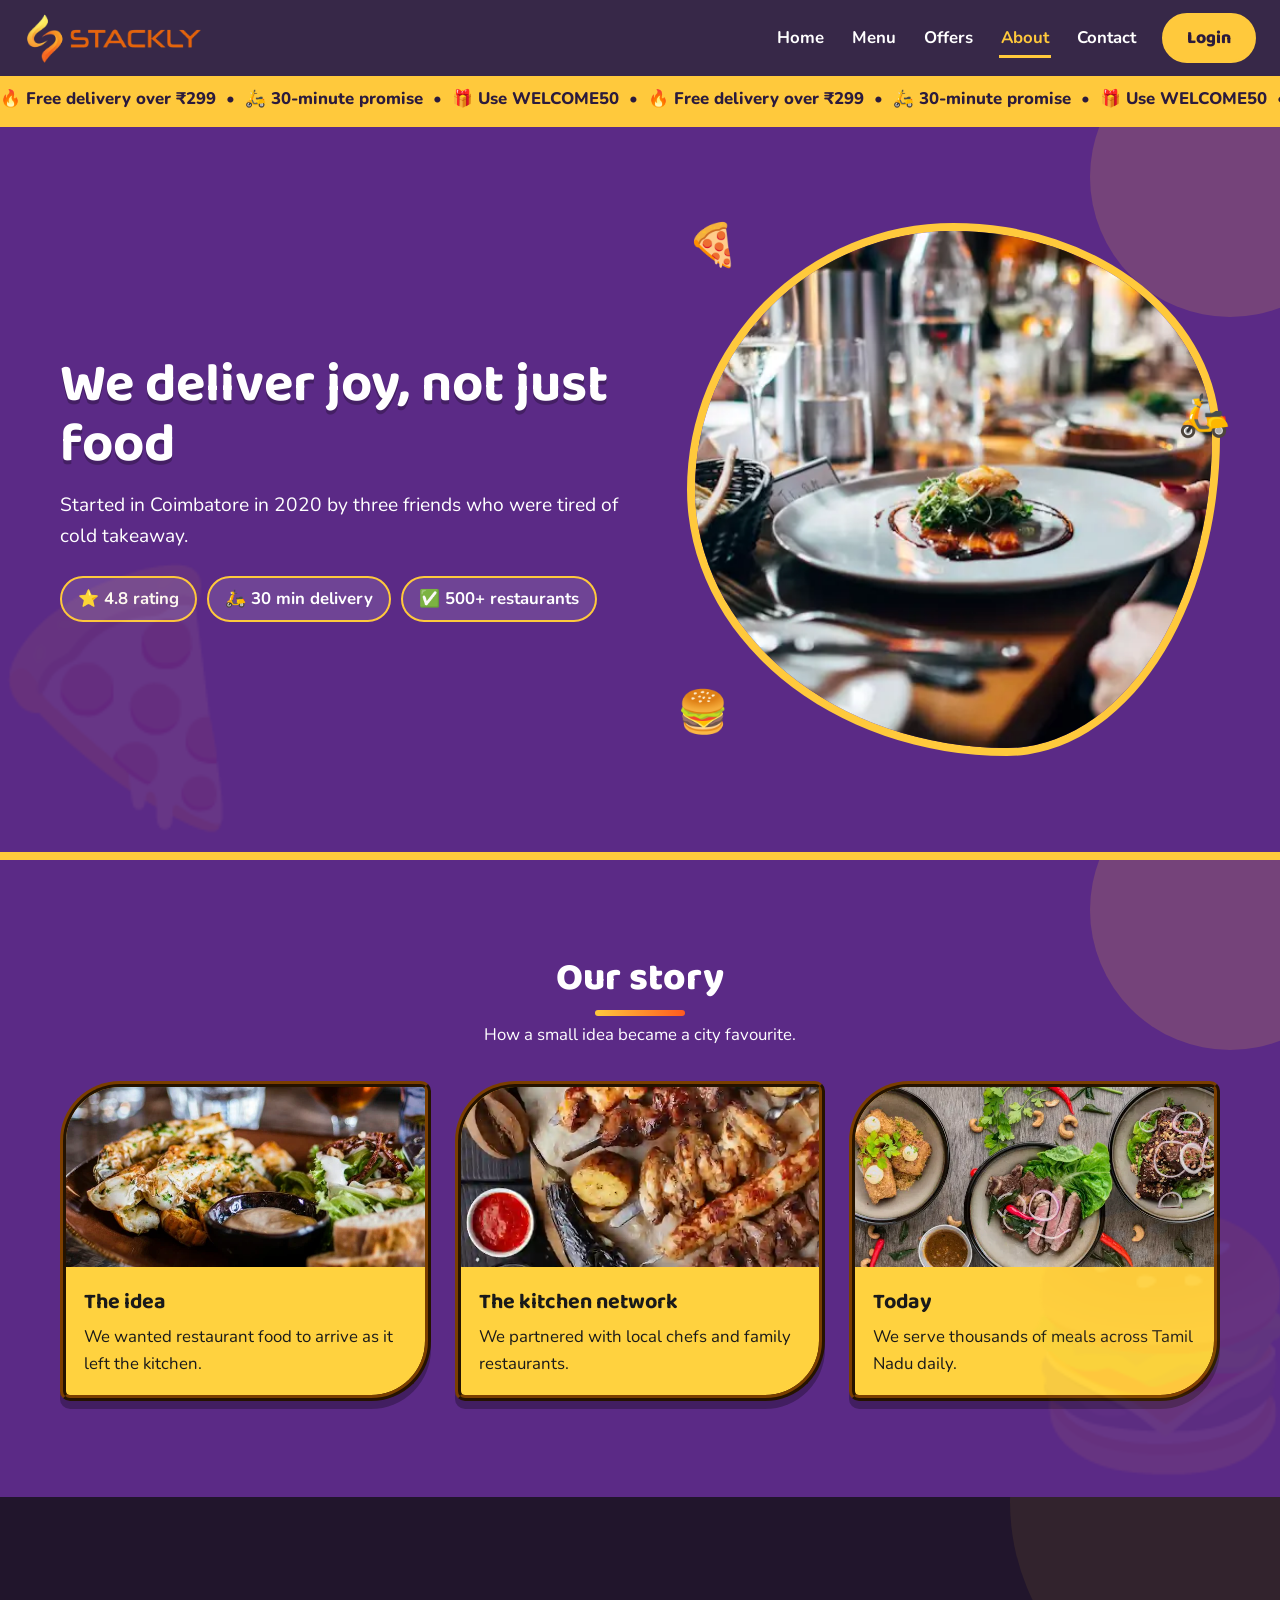
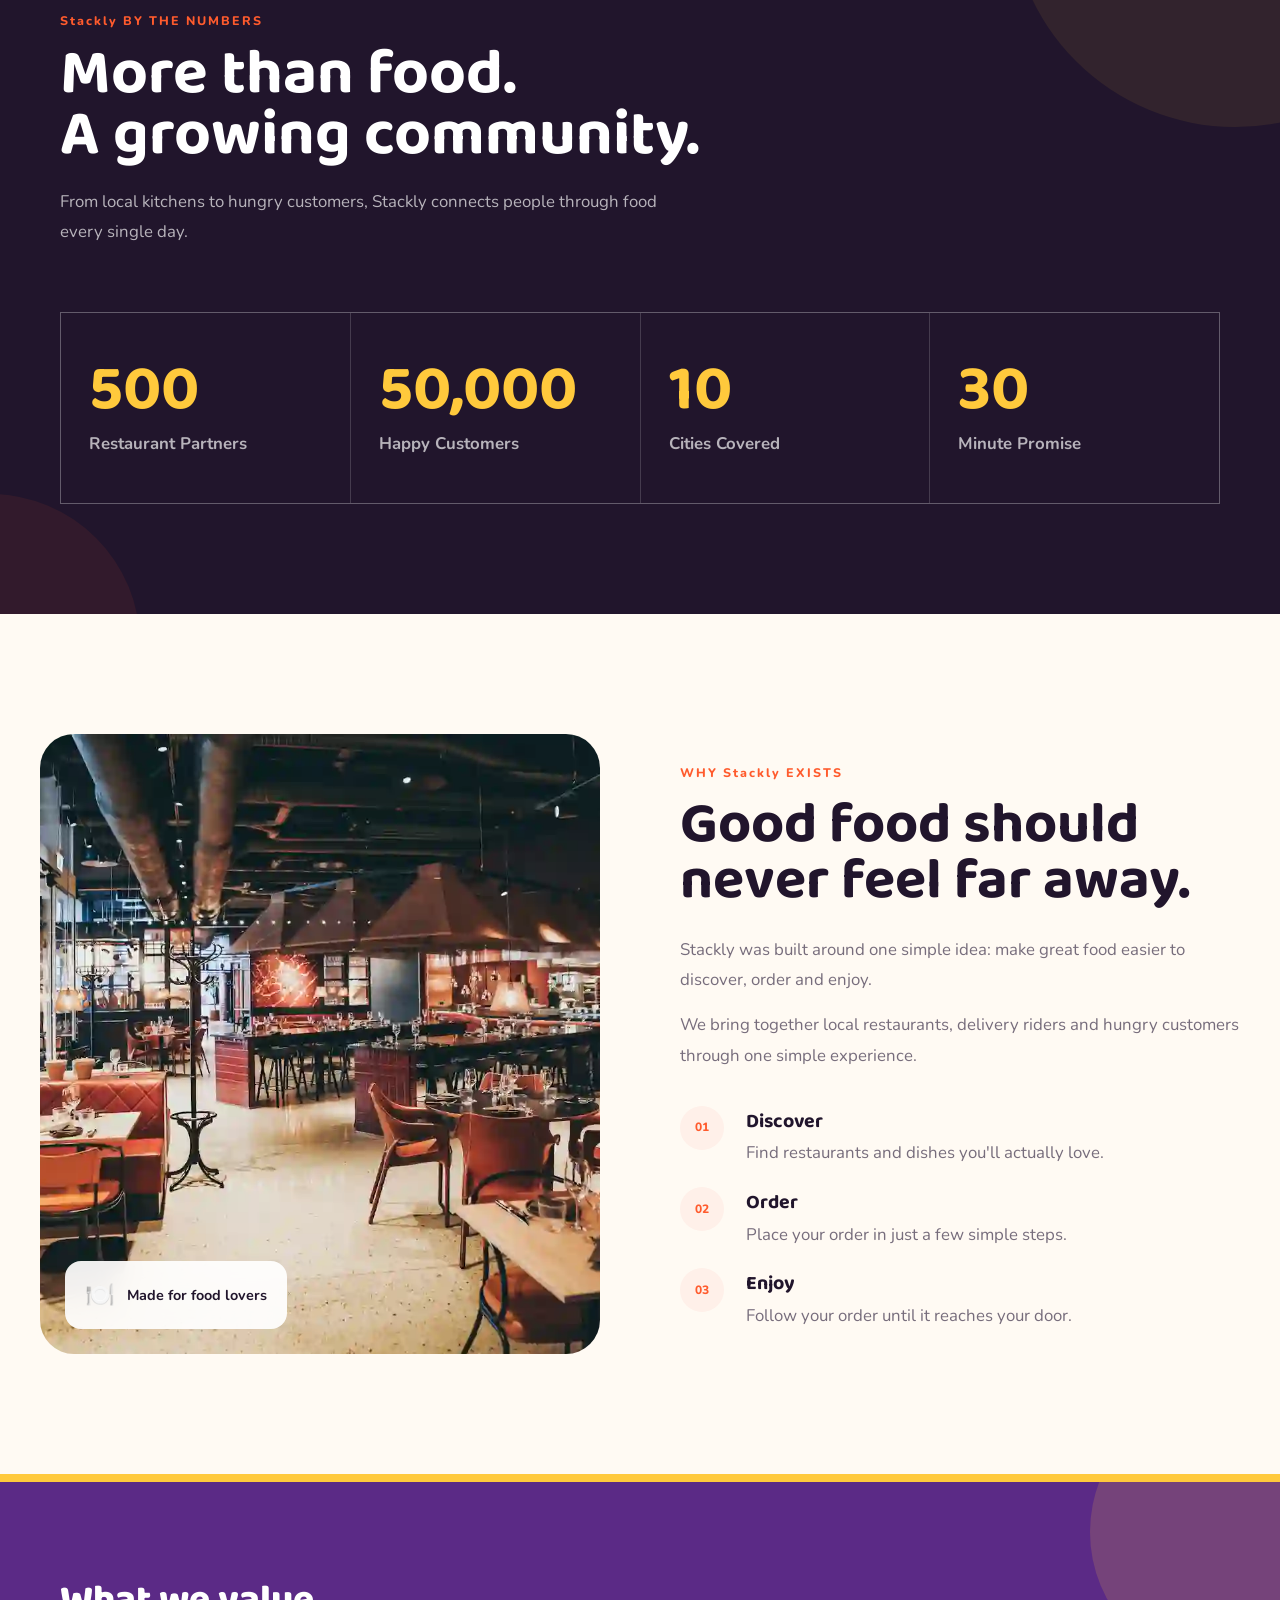
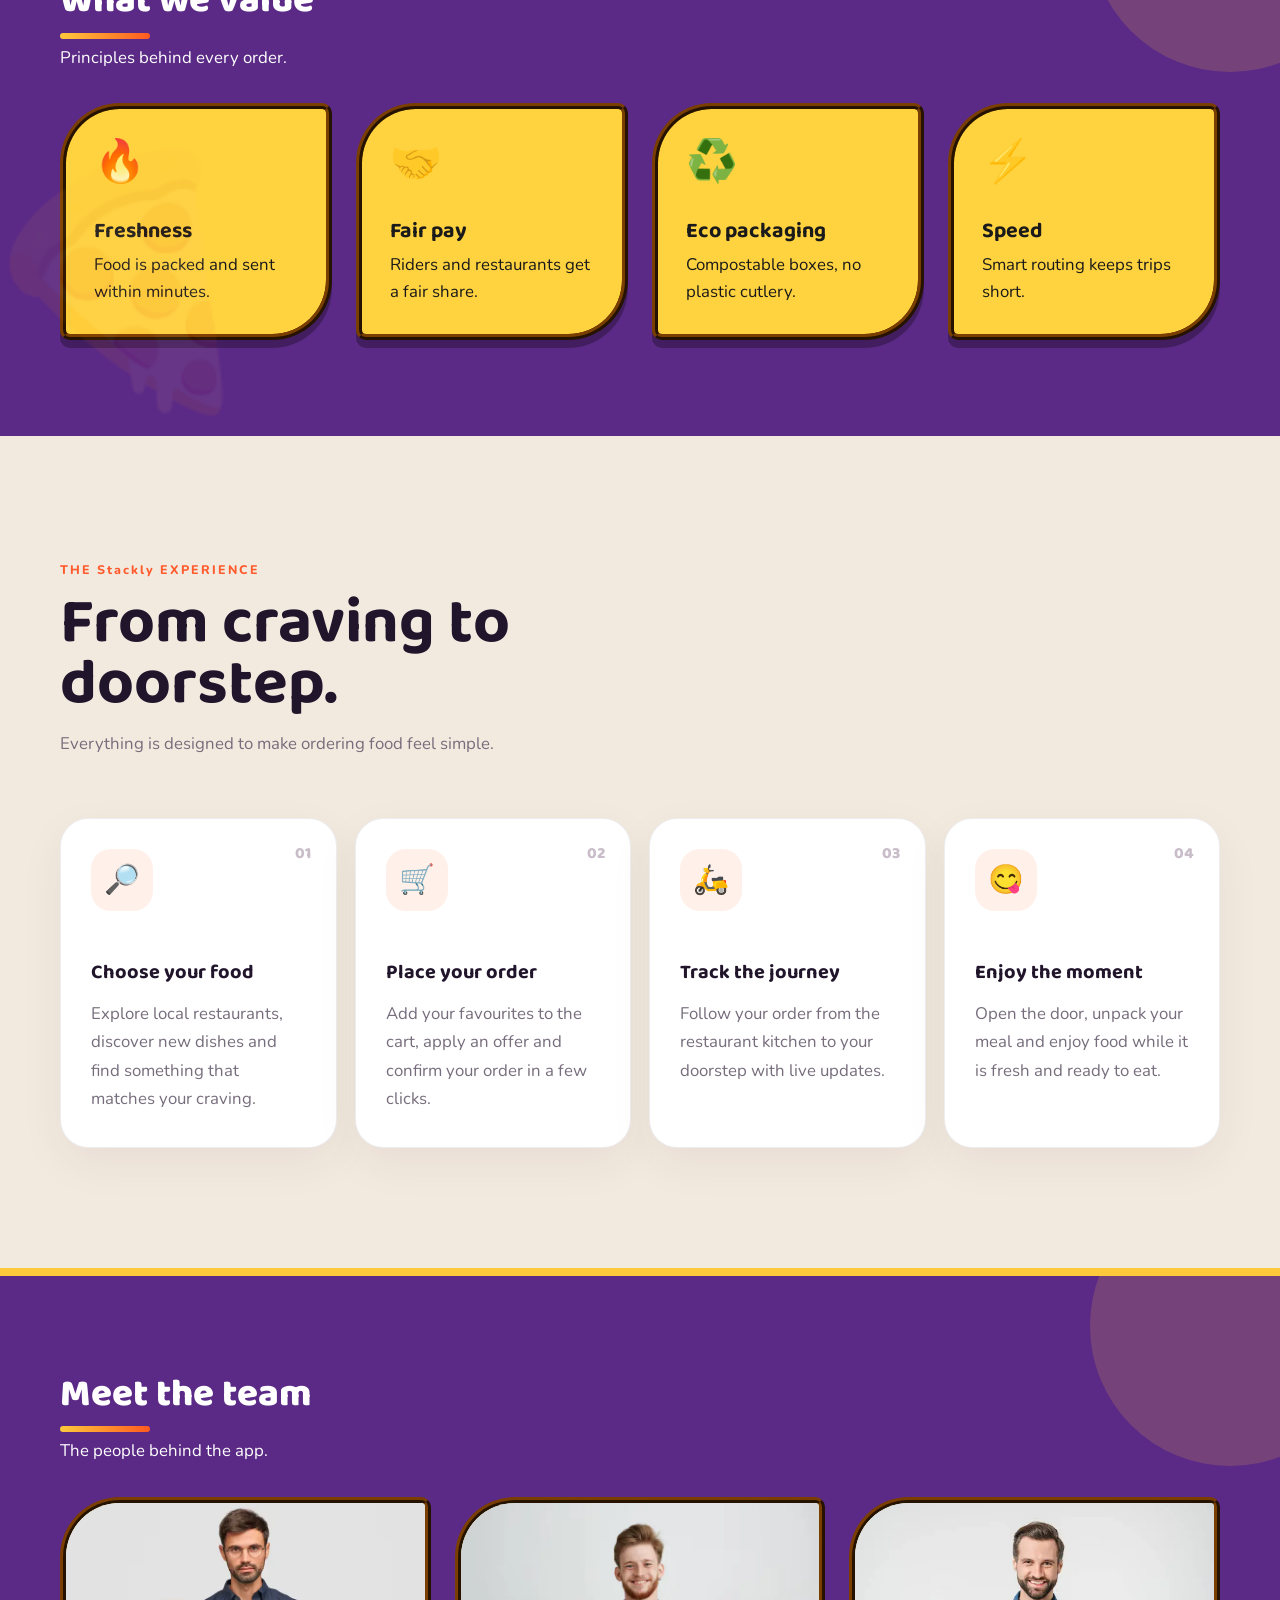
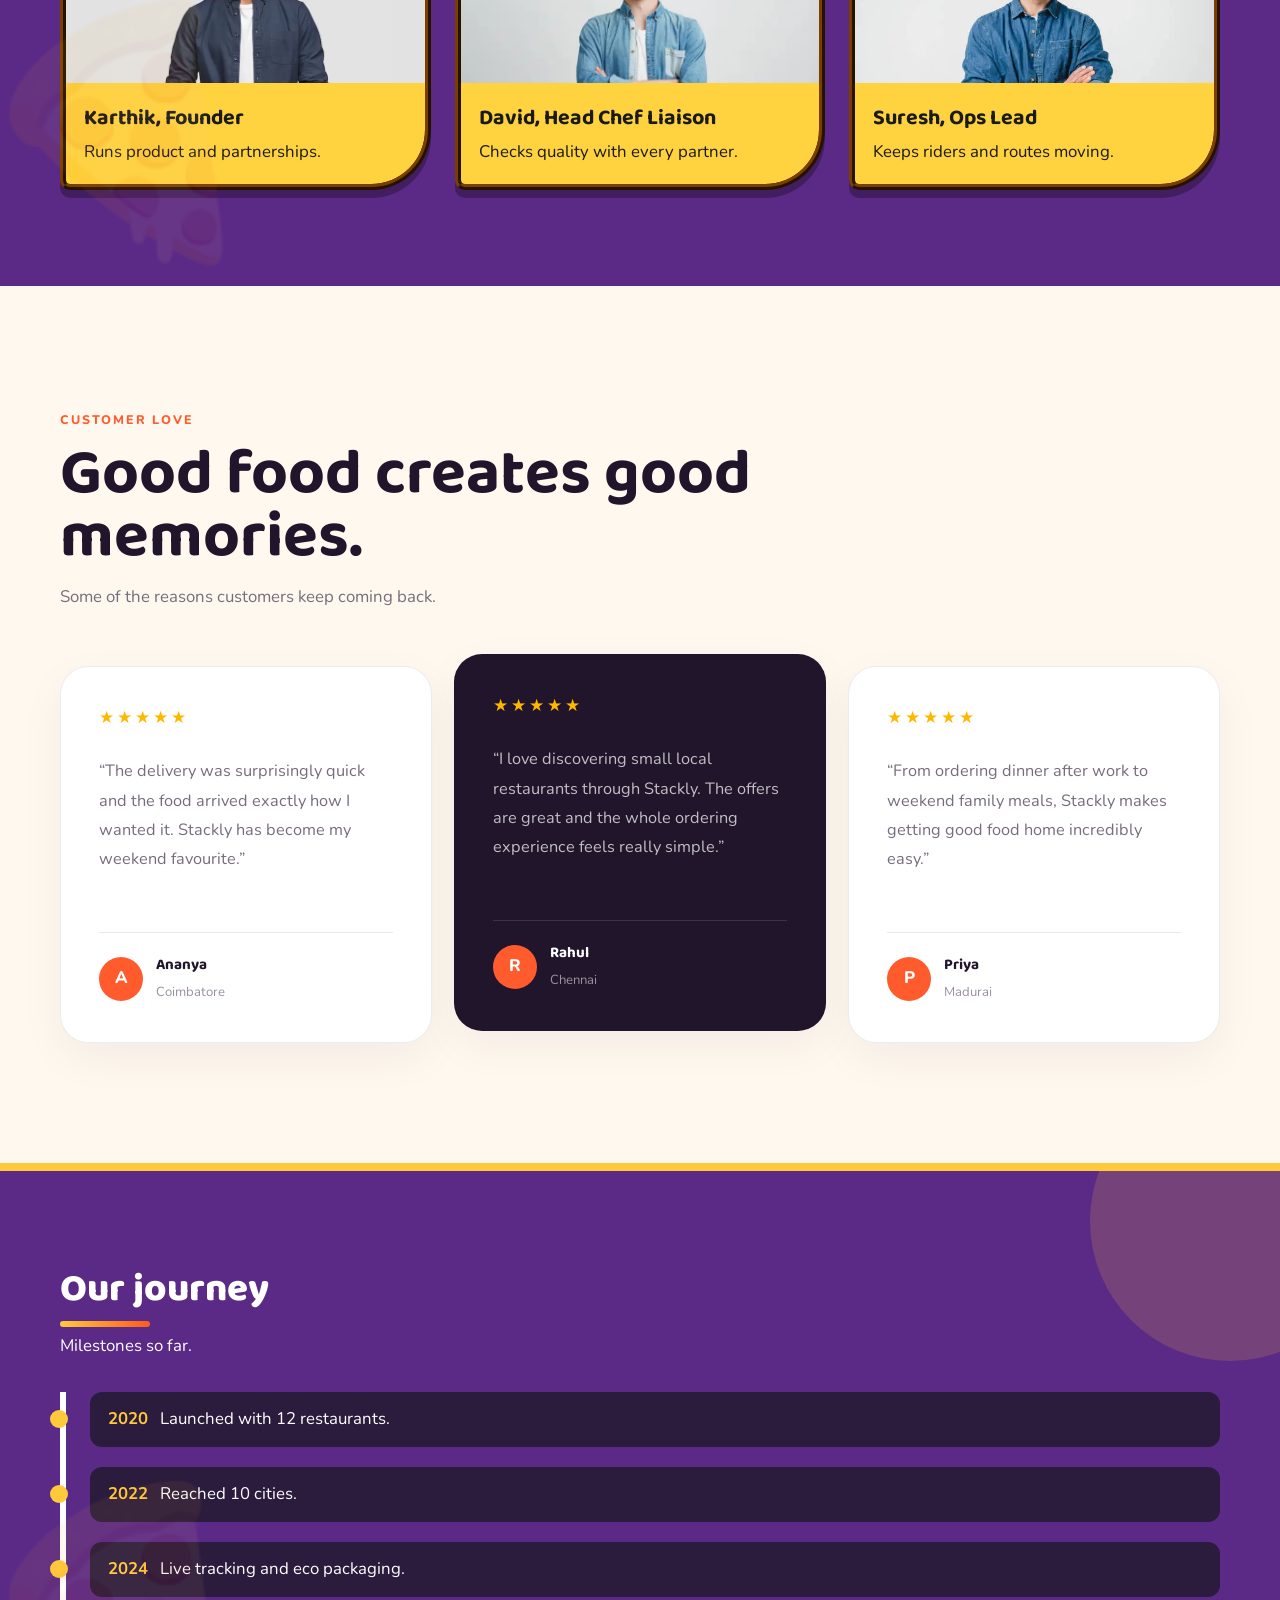
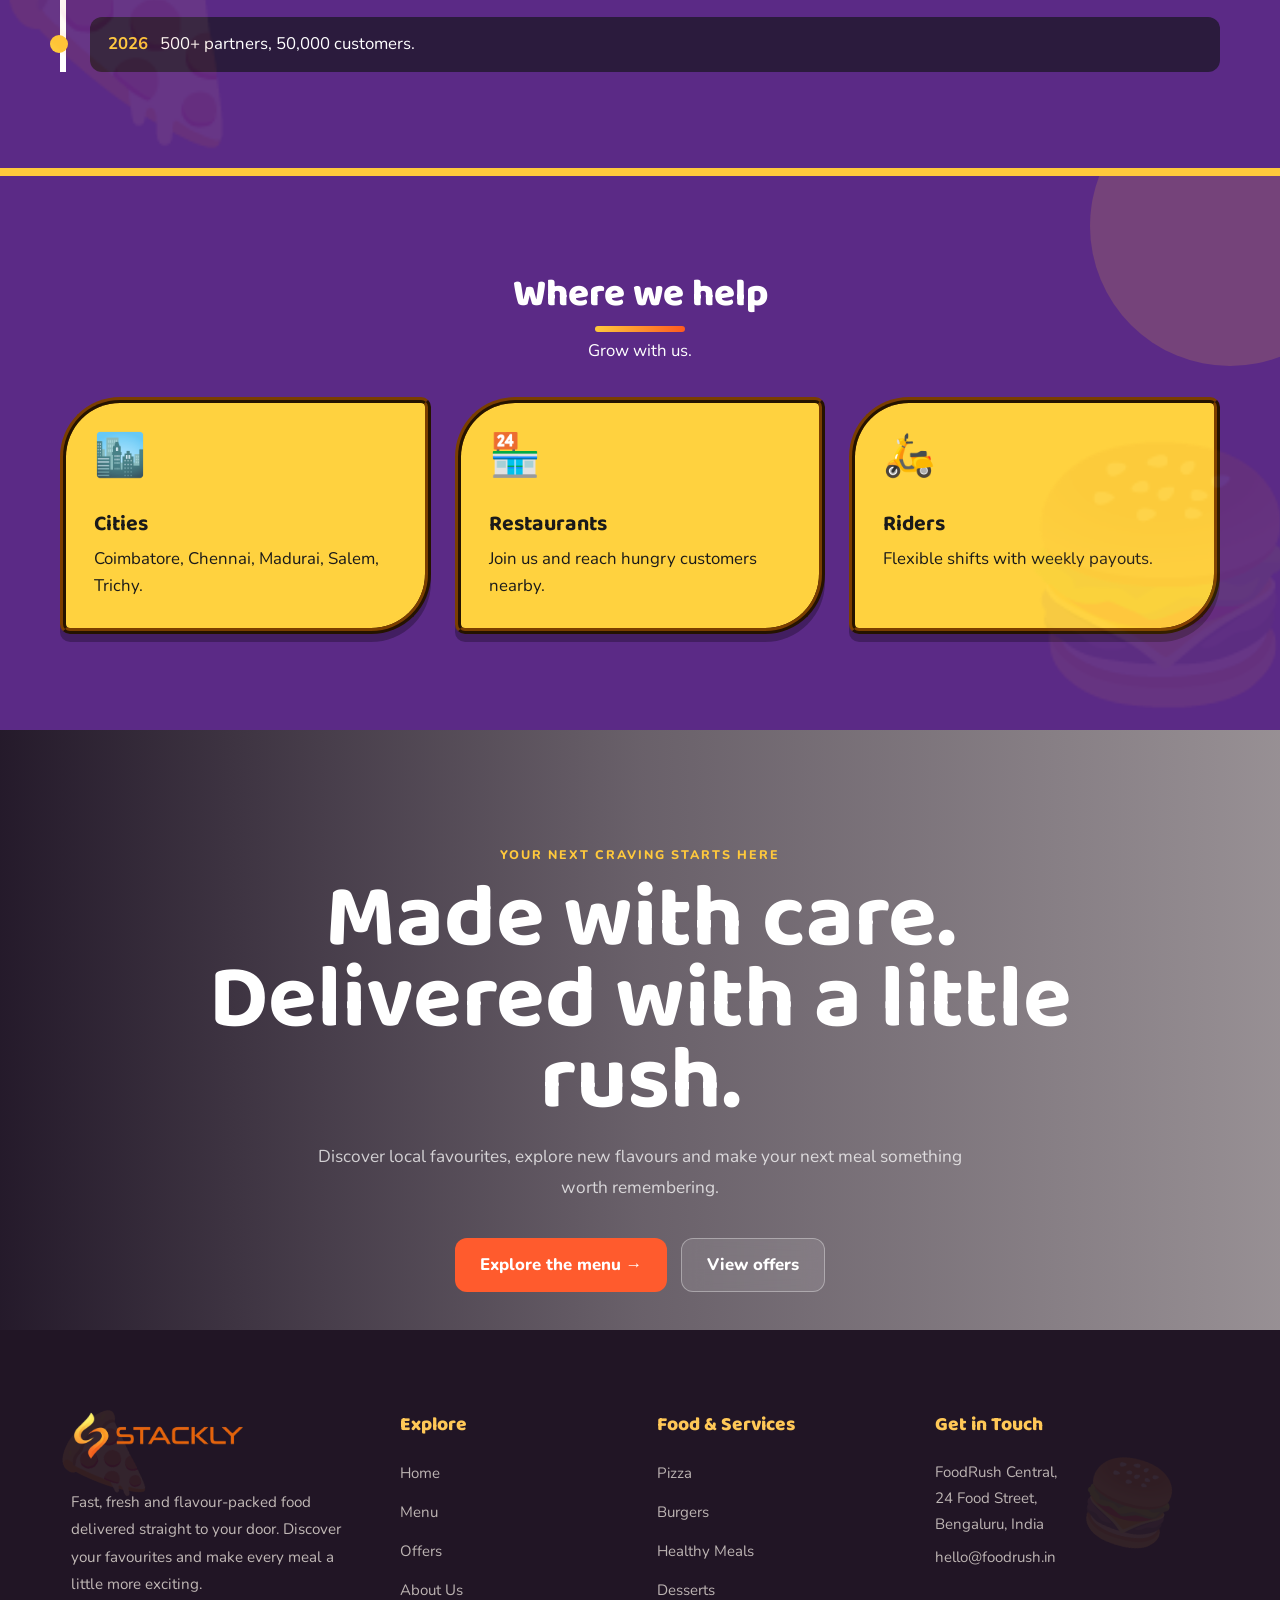
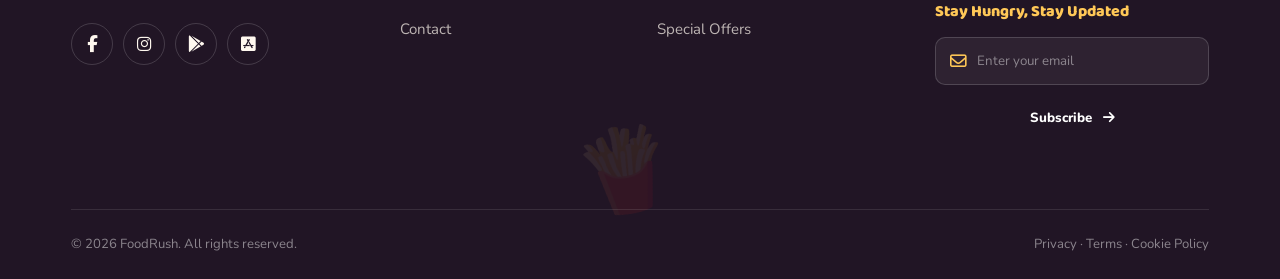
==== commit 27bfb682: "." ====
--- a/about.html
+++ b/about.html
@@ -9,13 +9,14 @@
       href="https://fonts.googleapis.com/css2?family=Baloo+2:wght@600;800&family=Nunito:wght@400;700&display=swap"
       rel="stylesheet"
     />
+    <link rel="stylesheet" href="https://cdnjs.cloudflare.com/ajax/libs/font-awesome/6.5.2/css/all.min.css">
     <link rel="stylesheet" href="css/common.css" />
     <link rel="stylesheet" href="css/about.css" />
   </head>
   <body class="pg-about">
     <header class="hd">
         <a class="logo" href="index.html">
-          <img src="images/logo.png" alt="Stackly">
+          <img src="images/logo.webp" alt="Stackly">
         </a>
       <button class="burger" aria-label="Menu"><i></i><i></i><i></i></button>
       <nav class="nav">
@@ -318,12 +319,12 @@
             </article>
             <article class="card reveal">
               <img
-                src="images/person2.webp"
-                alt="Divya, Head Chef Liaison"
+                src="images/team2.webp"
+                alt="David, Head Chef Liaison"
                 loading="lazy"
               />
               <div class="cb">
-                <h3>Divya, Head Chef Liaison</h3>
+                <h3>David, Head Chef Liaison</h3>
                 <p>Checks quality with every partner.</p>
               </div>
             </article>
@@ -488,15 +489,199 @@
 
     </main>
 
-    <footer class="ft">
-      <b>🍔 Stackly</b>
-      <p>Fresh food, fast. © 2026 Stackly. All rights reserved.</p>
-      <p>
-        <a href="index.html">Home</a> · <a href="menu.html">Menu</a> ·
-        <a href="offers.html">Offers</a> · <a href="about.html">About</a> ·
-        <a href="contact.html">Contact</a>
-      </p>
-    </footer>
+<footer class="ftr">
+
+  <!-- Decorative Food Elements -->
+  <div class="food-decor">
+    <span>🍕</span>
+    <span>🍔</span>
+    <span>🍟</span>
+  </div>
+
+  <div class="wrap">
+
+    <div class="f-grid">
+
+      <!-- BRAND COLUMN -->
+      <div class="footer-brand">
+
+        <a href="index.html" class="brand">
+          <img src="images/logo.webp" alt="FoodRush">
+        </a>
+
+        <p>
+          Fast, fresh and flavour-packed food delivered
+          straight to your door. Discover your favourites
+          and make every meal a little more exciting.
+        </p>
+
+        <!-- SOCIAL -->
+        <div class="soc">
+
+          <a href="error.html" aria-label="Facebook">
+            <i class="fa-brands fa-facebook-f"></i>
+          </a>
+
+          <a href="error.html" aria-label="Instagram">
+            <i class="fa-brands fa-instagram"></i>
+          </a>
+
+          <a href="error.html" aria-label="Google Play">
+            <i class="fa-brands fa-google-play"></i>
+          </a>
+
+          <a href="error.html" aria-label="App Store">
+            <i class="fa-brands fa-app-store-ios"></i>
+          </a>
+
+        </div>
+
+      </div>
+
+
+      <!-- EXPLORE -->
+      <div>
+
+        <h4>Explore</h4>
+
+        <ul>
+
+          <li>
+            <a href="index.html">Home</a>
+          </li>
+
+          <li>
+            <a href="menu.html">Menu</a>
+          </li>
+
+          <li>
+            <a href="offers.html">Offers</a>
+          </li>
+
+          <li>
+            <a href="about.html">About Us</a>
+          </li>
+
+          <li>
+            <a href="contact.html">Contact</a>
+          </li>
+
+        </ul>
+
+      </div>
+
+
+      <!-- FOOD & SERVICES -->
+      <div>
+
+        <h4>Food & Services</h4>
+
+        <ul>
+
+          <li>
+            <a href="menu.html">Pizza</a>
+          </li>
+
+          <li>
+            <a href="menu.html">Burgers</a>
+          </li>
+
+          <li>
+            <a href="menu.html">Healthy Meals</a>
+          </li>
+
+          <li>
+            <a href="menu.html">Desserts</a>
+          </li>
+
+          <li>
+            <a href="offers.html">Special Offers</a>
+          </li>
+
+        </ul>
+
+      </div>
+
+
+      <!-- CONTACT -->
+      <div>
+
+        <h4>Get in Touch</h4>
+
+        <p>
+          FoodRush Central,
+          <br>
+          24 Food Street,
+          <br>
+          Bengaluru, India
+        </p>
+
+        <p style="margin-top:.5rem">
+          hello@foodrush.in
+        </p>
+
+
+        <!-- NEWSLETTER -->
+        <div class="footer-subscribe">
+
+          <h4>
+            Stay Hungry, Stay Updated
+          </h4>
+
+          <form class="subscribe-form">
+
+            <div class="subscribe-input">
+
+              <i class="fa-regular fa-envelope"></i>
+
+              <input
+                type="email"
+                placeholder="Enter your email"
+                required
+              >
+
+            </div>
+
+            <button
+              type="submit"
+              class="subscribe-btn"
+            >
+              Subscribe
+              <i class="fa-solid fa-arrow-right"></i>
+            </button>
+
+          </form>
+
+          <span class="subscribe-message"></span>
+
+        </div>
+
+      </div>
+
+    </div>
+
+
+    <!-- FOOTER BOTTOM -->
+    <div class="f-bot">
+
+      <span>
+        &copy; 2026 FoodRush.
+        All rights reserved.
+      </span>
+
+      <span>
+        Privacy &middot;
+        Terms &middot;
+        Cookie Policy
+      </span>
+
+    </div>
+
+  </div>
+
+</footer>
+
+<!-- =========================================================================== -->
     <div class="modal" id="lm">
       <div class="box">
         <button class="x" aria-label="Close">✕</button>
--- a/css/common.css
+++ b/css/common.css
@@ -661,3 +661,348 @@
 .btn.lg {
   color: #2b1b3d;
 }
+
+
+/* =========================================================
+   FOODRUSH FOOTER
+   ========================================================= */
+
+.ftr {
+  position: relative;
+  overflow: hidden;
+  background: #211525;
+  color: #fff8ef;
+  padding: 80px 0 0;
+}
+
+.ftr .wrap {
+  position: relative;
+  z-index: 2;
+  width: min(1180px, 92%);
+  margin: auto;
+}
+
+
+/* =========================
+   DECORATIVE FOOD
+   ========================= */
+
+.food-decor {
+  position: absolute;
+  inset: 0;
+  pointer-events: none;
+  overflow: hidden;
+  opacity: .08;
+}
+
+.food-decor span {
+  position: absolute;
+  font-size: 5rem;
+}
+
+.food-decor span:nth-child(1) {
+  top: 12%;
+  left: 4%;
+  transform: rotate(-18deg);
+}
+
+.food-decor span:nth-child(2) {
+  right: 8%;
+  top: 20%;
+  transform: rotate(15deg);
+}
+
+.food-decor span:nth-child(3) {
+  bottom: 8%;
+  left: 45%;
+  transform: rotate(-12deg);
+}
+
+
+/* =========================
+   FOOTER GRID
+   ========================= */
+
+.f-grid {
+  display: grid;
+  grid-template-columns: 1.35fr 1fr 1.1fr 1.35fr;
+  gap: 55px;
+  padding-bottom: 60px;
+}
+
+
+/* =========================
+   BRAND
+   ========================= */
+
+.footer-brand .brand {
+  display: inline-flex;
+  align-items: center;
+  text-decoration: none;
+}
+
+.footer-brand .brand img {
+  width: 175px;
+  height: auto;
+  display: block;
+  object-fit: contain;
+}
+
+.footer-brand p {
+  max-width: 34ch;
+  margin-top: 20px;
+  color: rgba(255, 248, 239, .72);
+  line-height: 1.8;
+  font-size: .95rem;
+}
+
+
+/* =========================
+   SOCIAL
+   ========================= */
+
+.soc {
+  display: flex;
+  gap: 10px;
+  margin-top: 25px;
+}
+
+.soc a {
+  width: 42px;
+  height: 42px;
+  display: grid;
+  place-items: center;
+  border: 1px solid rgba(255,255,255,.16);
+  border-radius: 50%;
+  color: #fff8ef;
+  text-decoration: none;
+  transition: .3s ease;
+}
+
+.soc a:hover {
+  background: var(--orange);
+  border-color: var(--orange);
+  transform: translateY(-4px);
+}
+
+
+/* =========================
+   FOOTER HEADINGS
+   ========================= */
+
+.f-grid h4 {
+  margin: 0 0 20px;
+  color: #ffc857;
+  font-family: "Baloo 2", sans-serif;
+  font-size: 1.2rem;
+  font-weight: 800;
+}
+
+
+/* =========================
+   FOOTER LINKS
+   ========================= */
+
+.f-grid ul {
+  list-style: none;
+  padding: 0;
+  margin: 0;
+}
+
+.f-grid li {
+  margin-bottom: 12px;
+}
+
+.f-grid li a {
+  color: rgba(255, 248, 239, .7);
+  text-decoration: none;
+  font-size: .94rem;
+  transition: .25s ease;
+}
+
+.f-grid li a:hover {
+  color: #ffc857;
+  padding-left: 5px;
+}
+
+
+/* =========================
+   CONTACT
+   ========================= */
+
+.f-grid > div:last-child p {
+  color: rgba(255, 248, 239, .7);
+  line-height: 1.7;
+  font-size: .94rem;
+  margin: 0;
+}
+
+
+/* =========================
+   NEWSLETTER
+   ========================= */
+
+.footer-subscribe {
+  margin-top: 28px;
+}
+
+.footer-subscribe h4 {
+  margin-bottom: 13px;
+  font-size: 1rem;
+}
+
+.subscribe-form {
+  display: flex;
+  flex-direction: column;
+  gap: 10px;
+}
+
+.subscribe-input {
+  height: 48px;
+  display: flex;
+  align-items: center;
+  gap: 10px;
+  padding: 0 14px;
+  border: 1px solid rgba(255,255,255,.16);
+  border-radius: 10px;
+  background: rgba(255,255,255,.06);
+}
+
+.subscribe-input i {
+  color: #ffc857;
+}
+
+.subscribe-input input {
+  width: 100%;
+  min-width: 0;
+  border: 0;
+  outline: 0;
+  background: transparent;
+  color: #fff;
+  font-family: "Nunito", sans-serif;
+}
+
+.subscribe-input input::placeholder {
+  color: rgba(255,255,255,.45);
+}
+
+.subscribe-btn {
+  height: 46px;
+  border: 0;
+  border-radius: 10px;
+  background: var(--orange);
+  color: #fff;
+  font-family: "Nunito", sans-serif;
+  font-weight: 800;
+  cursor: pointer;
+  transition: .3s ease;
+}
+
+.subscribe-btn i {
+  margin-left: 7px;
+  transition: .3s ease;
+}
+
+.subscribe-btn:hover {
+  background: var(--orange-dark);
+  transform: translateY(-2px);
+}
+
+.subscribe-btn:hover i {
+  transform: translateX(4px);
+}
+
+.subscribe-message {
+  display: block;
+  margin-top: 8px;
+  font-size: .8rem;
+}
+
+
+/* =========================
+   FOOTER BOTTOM
+   ========================= */
+
+.f-bot {
+  min-height: 70px;
+  border-top: 1px solid rgba(255,255,255,.1);
+  display: flex;
+  align-items: center;
+  justify-content: space-between;
+  gap: 20px;
+  color: rgba(255,255,255,.48);
+  font-size: .82rem;
+}
+
+.f-bot span:last-child {
+  text-align: right;
+}
+
+
+/* =========================
+   TABLET
+   ========================= */
+
+@media (max-width: 900px) {
+
+  .f-grid {
+    grid-template-columns: repeat(2, 1fr);
+    gap: 45px 35px;
+  }
+
+}
+
+
+/* =========================
+   MOBILE
+   ========================= */
+
+@media (max-width: 600px) {
+
+  .ftr {
+    padding-top: 60px;
+  }
+
+  .f-grid {
+    grid-template-columns: 1fr 1fr;
+    gap: 38px 25px;
+  }
+
+  .footer-brand {
+    grid-column: 1 / -1;
+  }
+
+  .footer-brand p {
+    max-width: 42ch;
+  }
+
+  .footer-brand .brand img {
+    width: 155px;
+  }
+
+  .f-grid h4 {
+    font-size: 1.05rem;
+  }
+
+  .f-grid li a,
+  .f-grid > div:last-child p {
+    font-size: .88rem;
+  }
+
+  .footer-subscribe {
+    margin-top: 22px;
+  }
+
+  .f-bot {
+    padding: 22px 0;
+    flex-direction: column;
+    align-items: flex-start;
+    gap: 8px;
+    line-height: 1.6;
+  }
+
+  .f-bot span:last-child {
+    text-align: left;
+  }
+
+}
--- a/css/about.css
+++ b/css/about.css
@@ -676,4 +676,9 @@
   .pg-about .about-btn {
     width: 100%;
   }
+}
+
+.s4 img {
+  object-fit: cover;
+  object-position: top;
 }
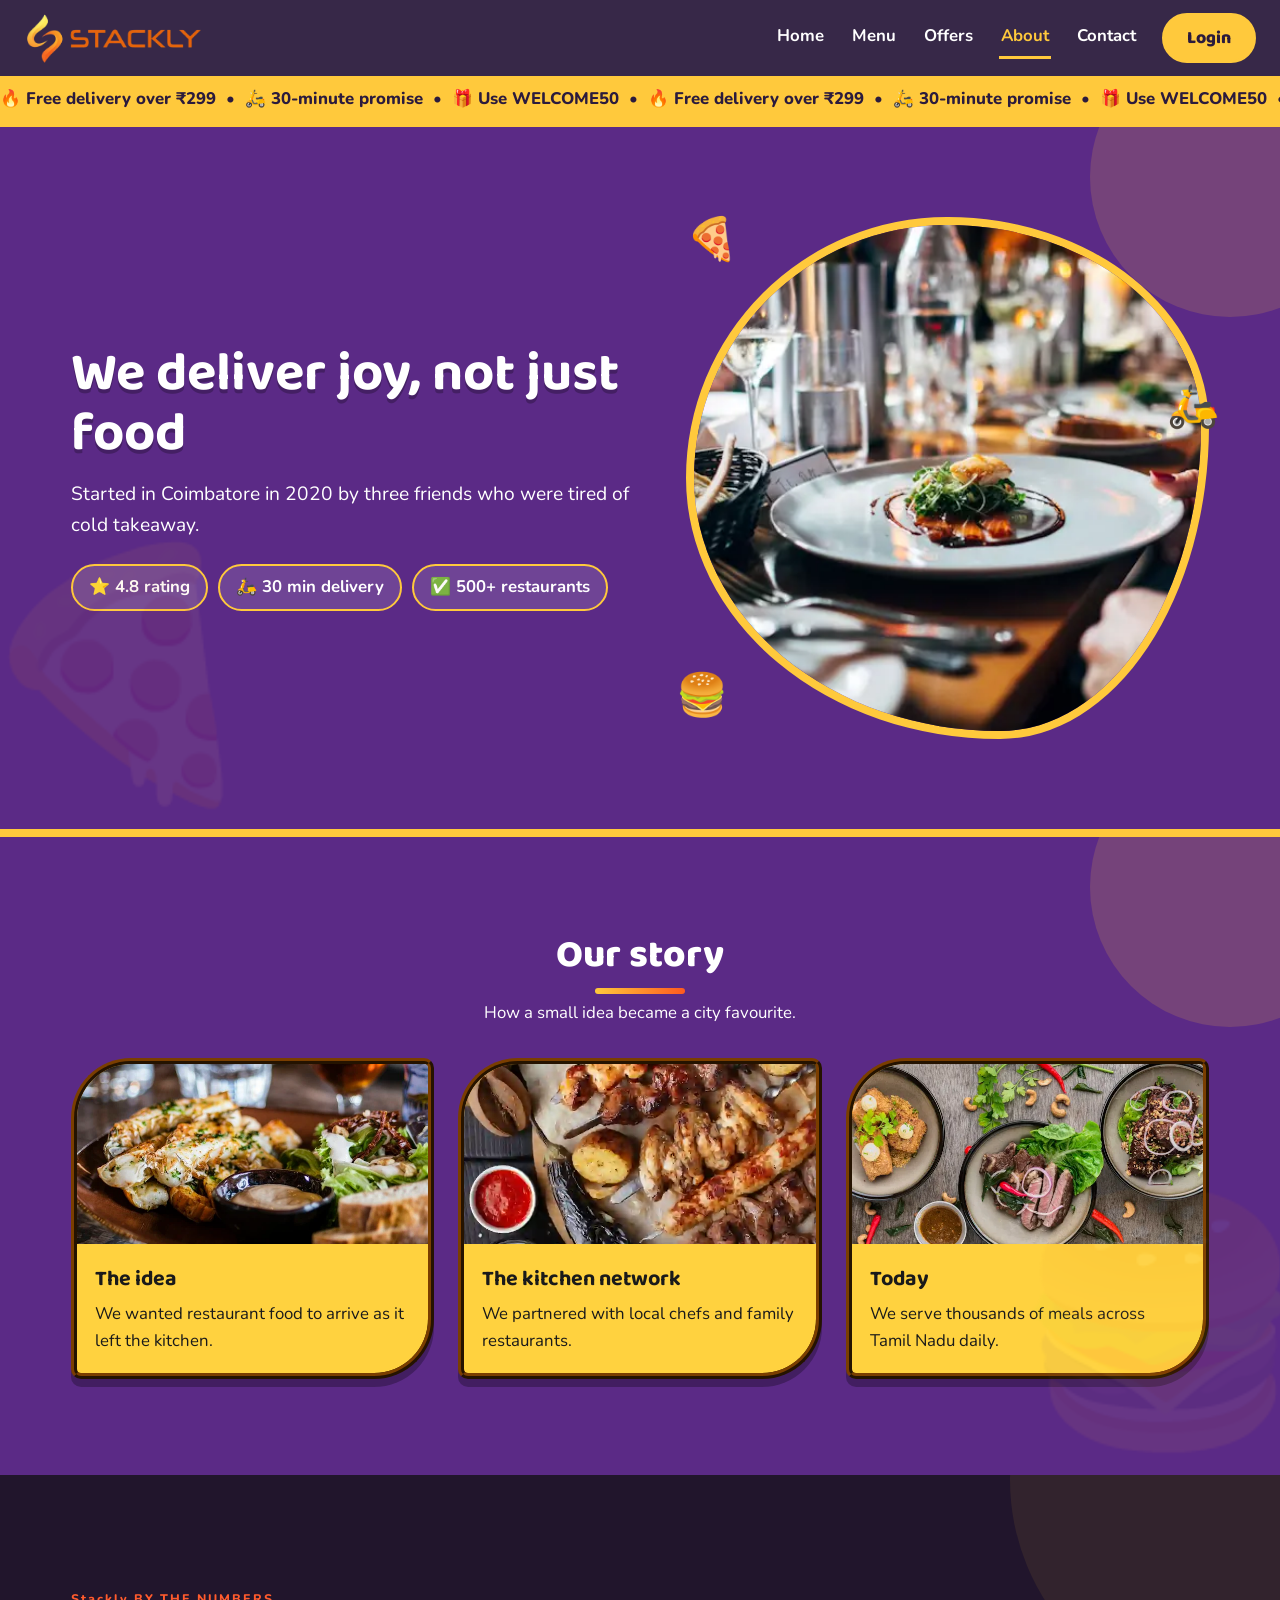
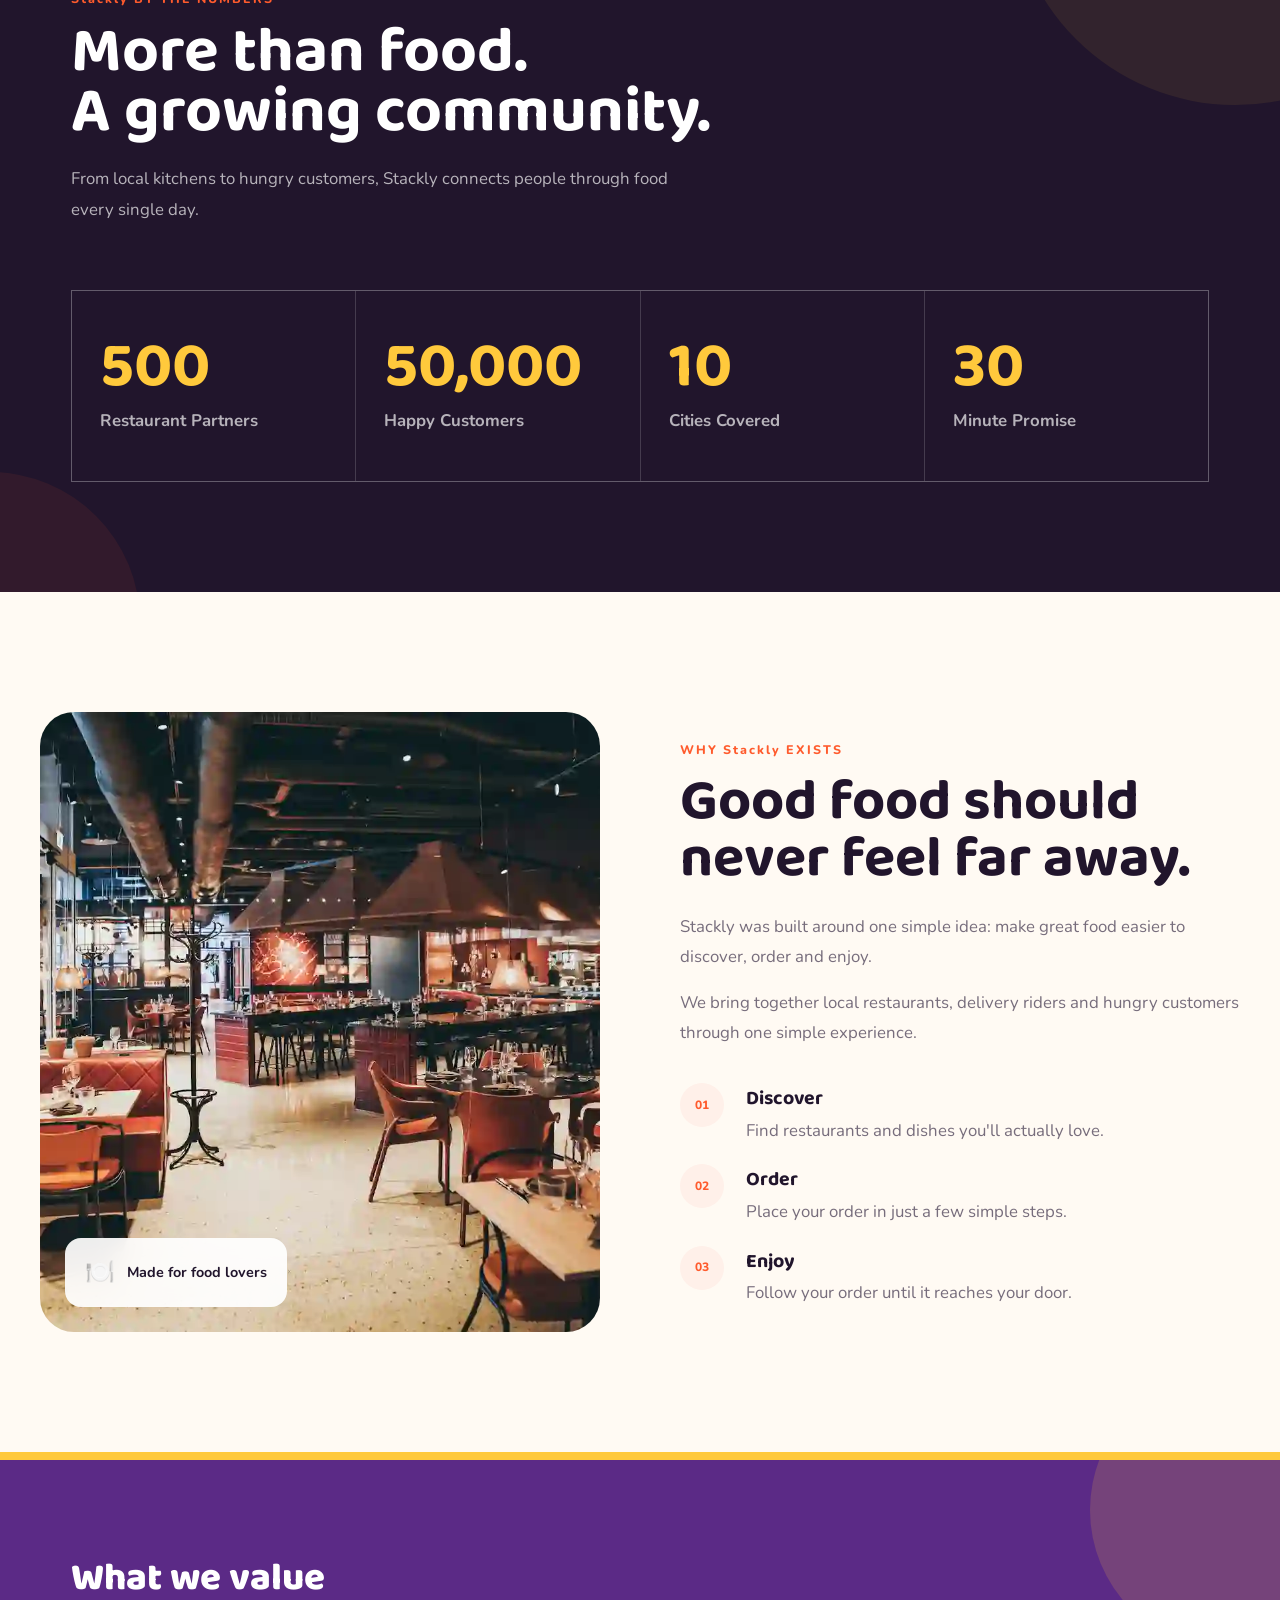
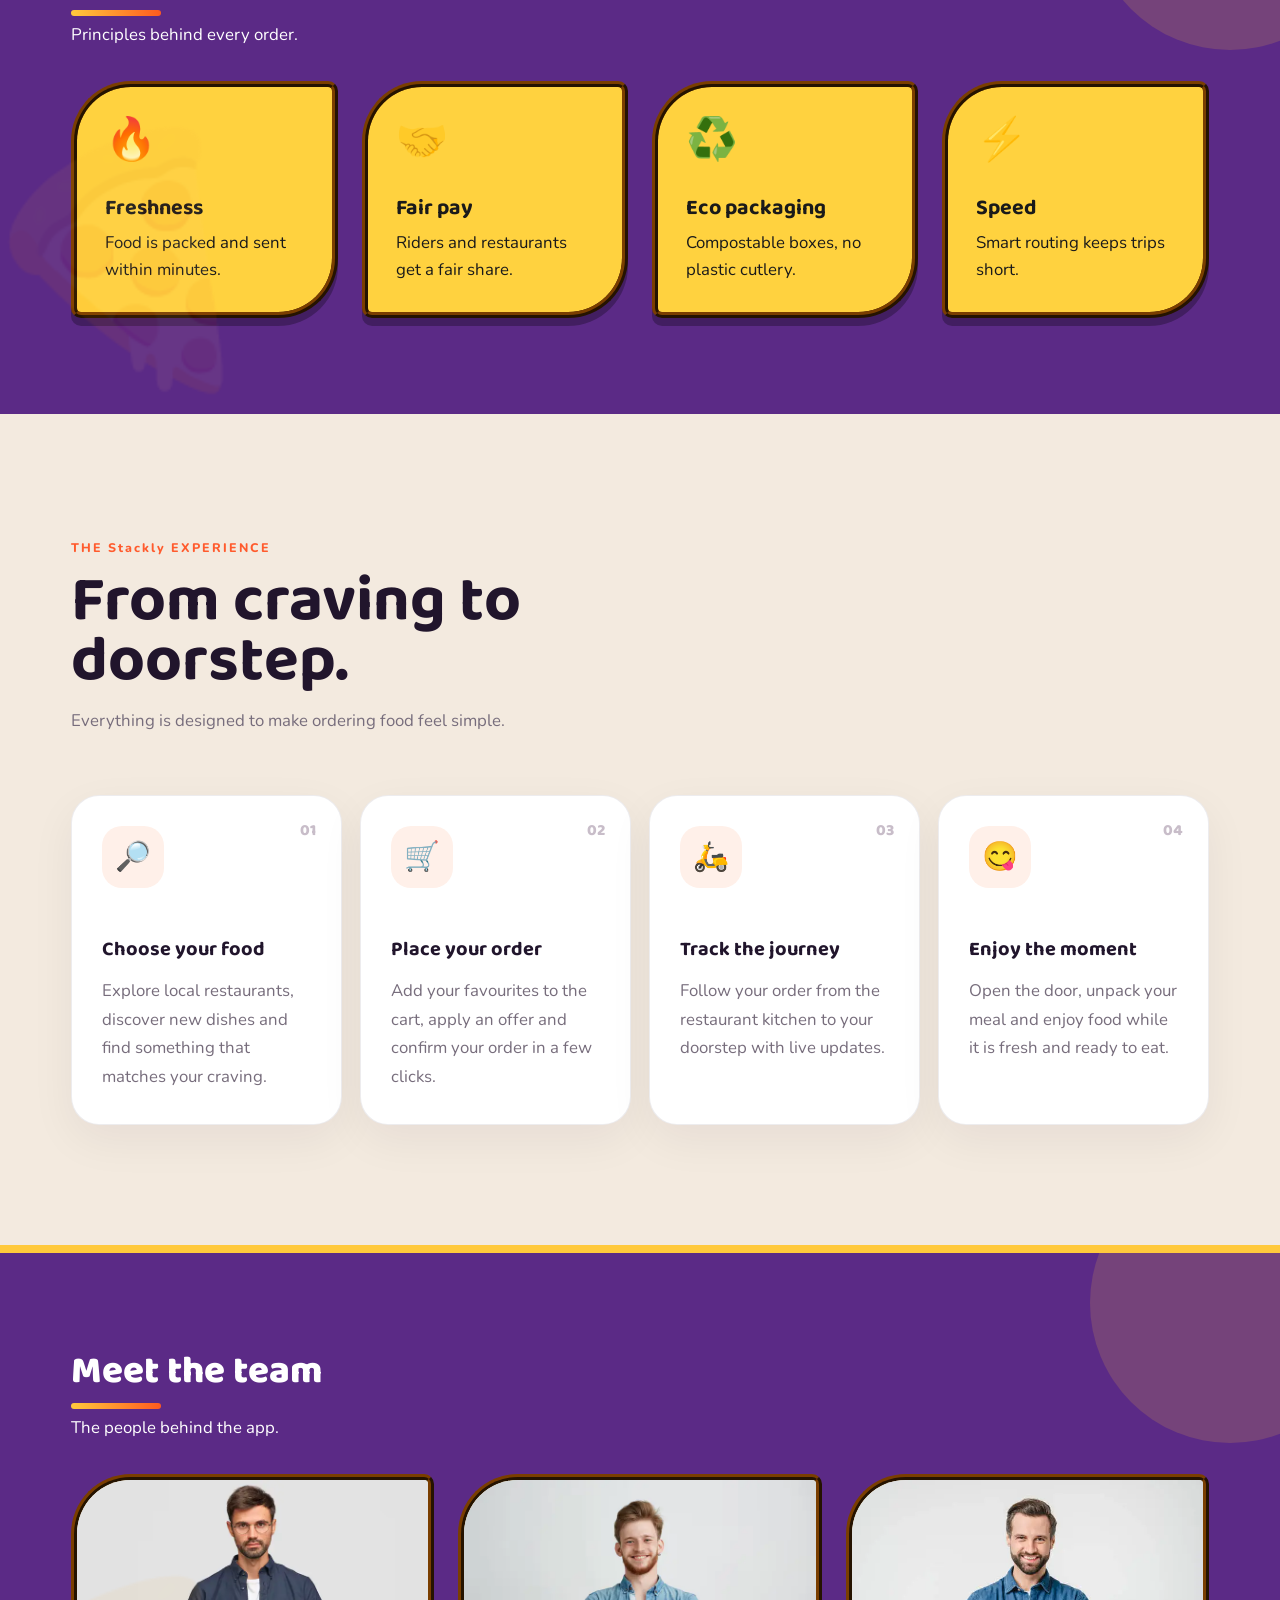
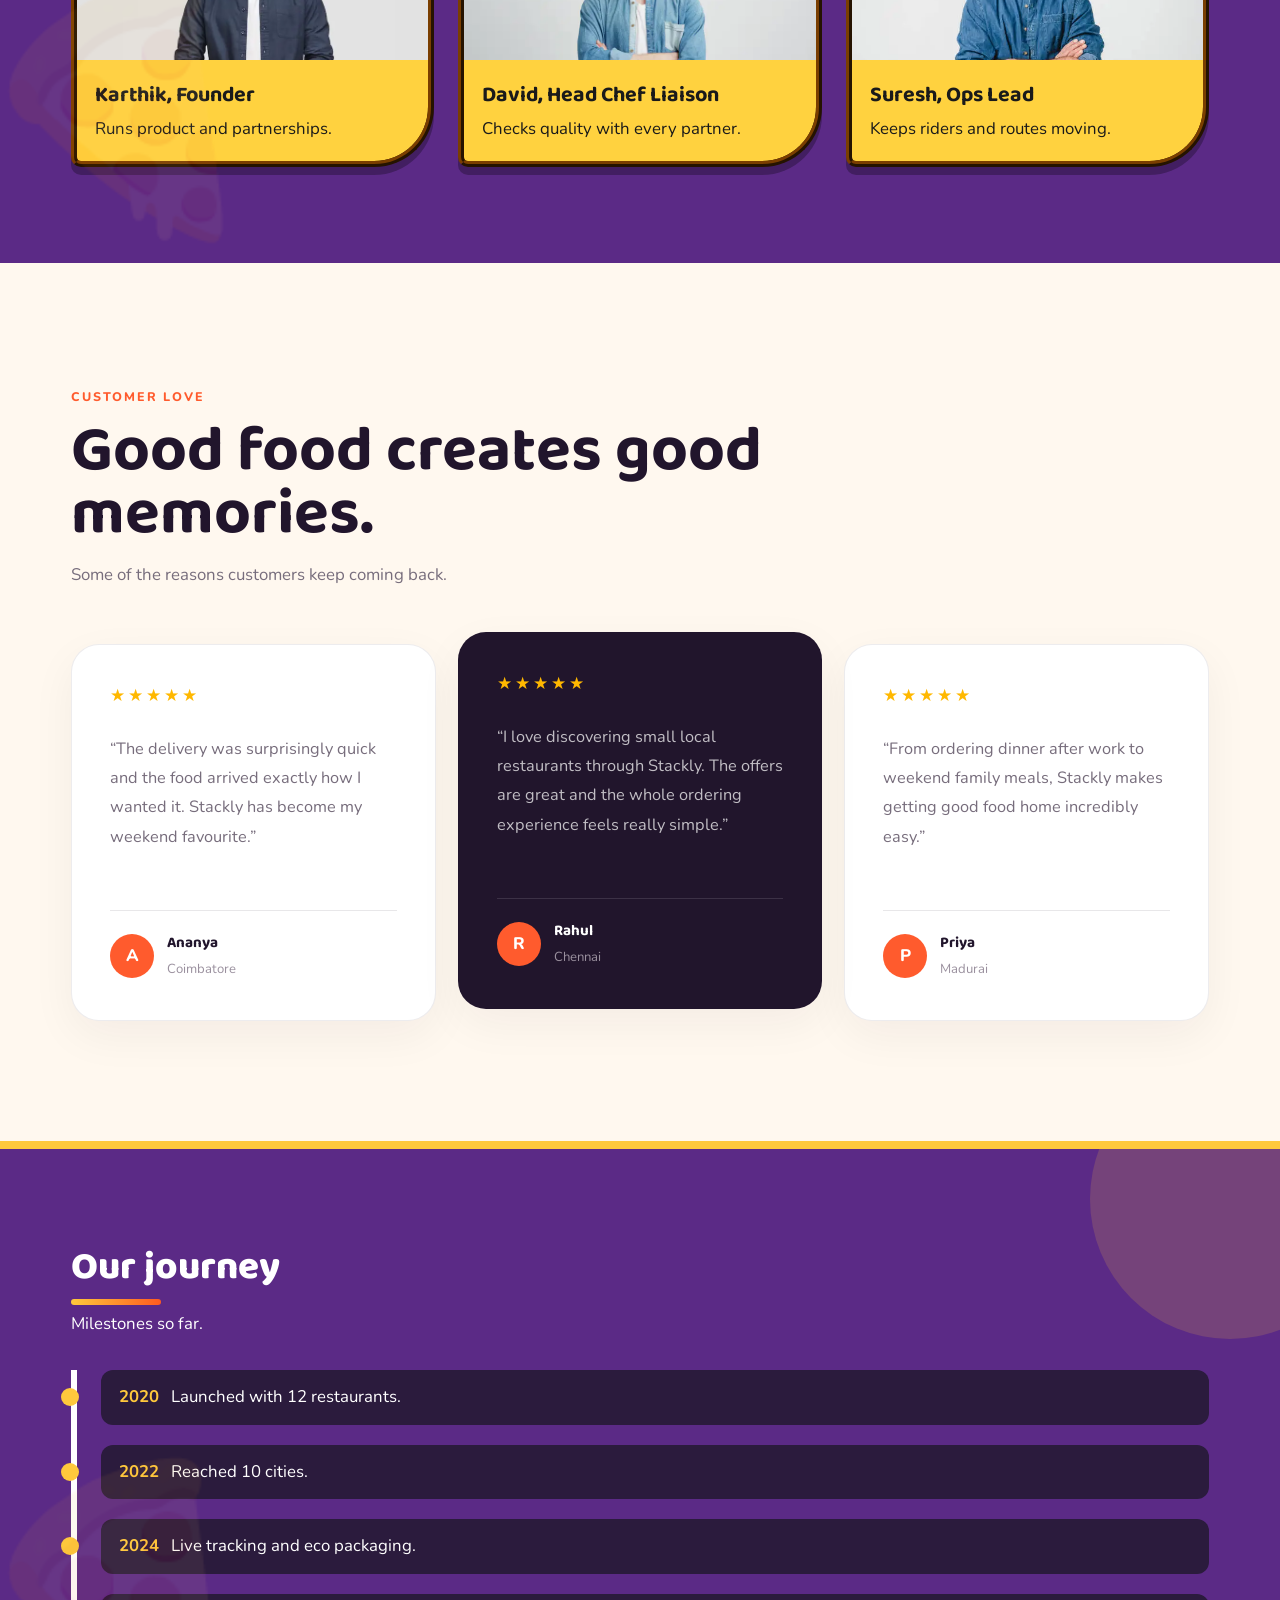
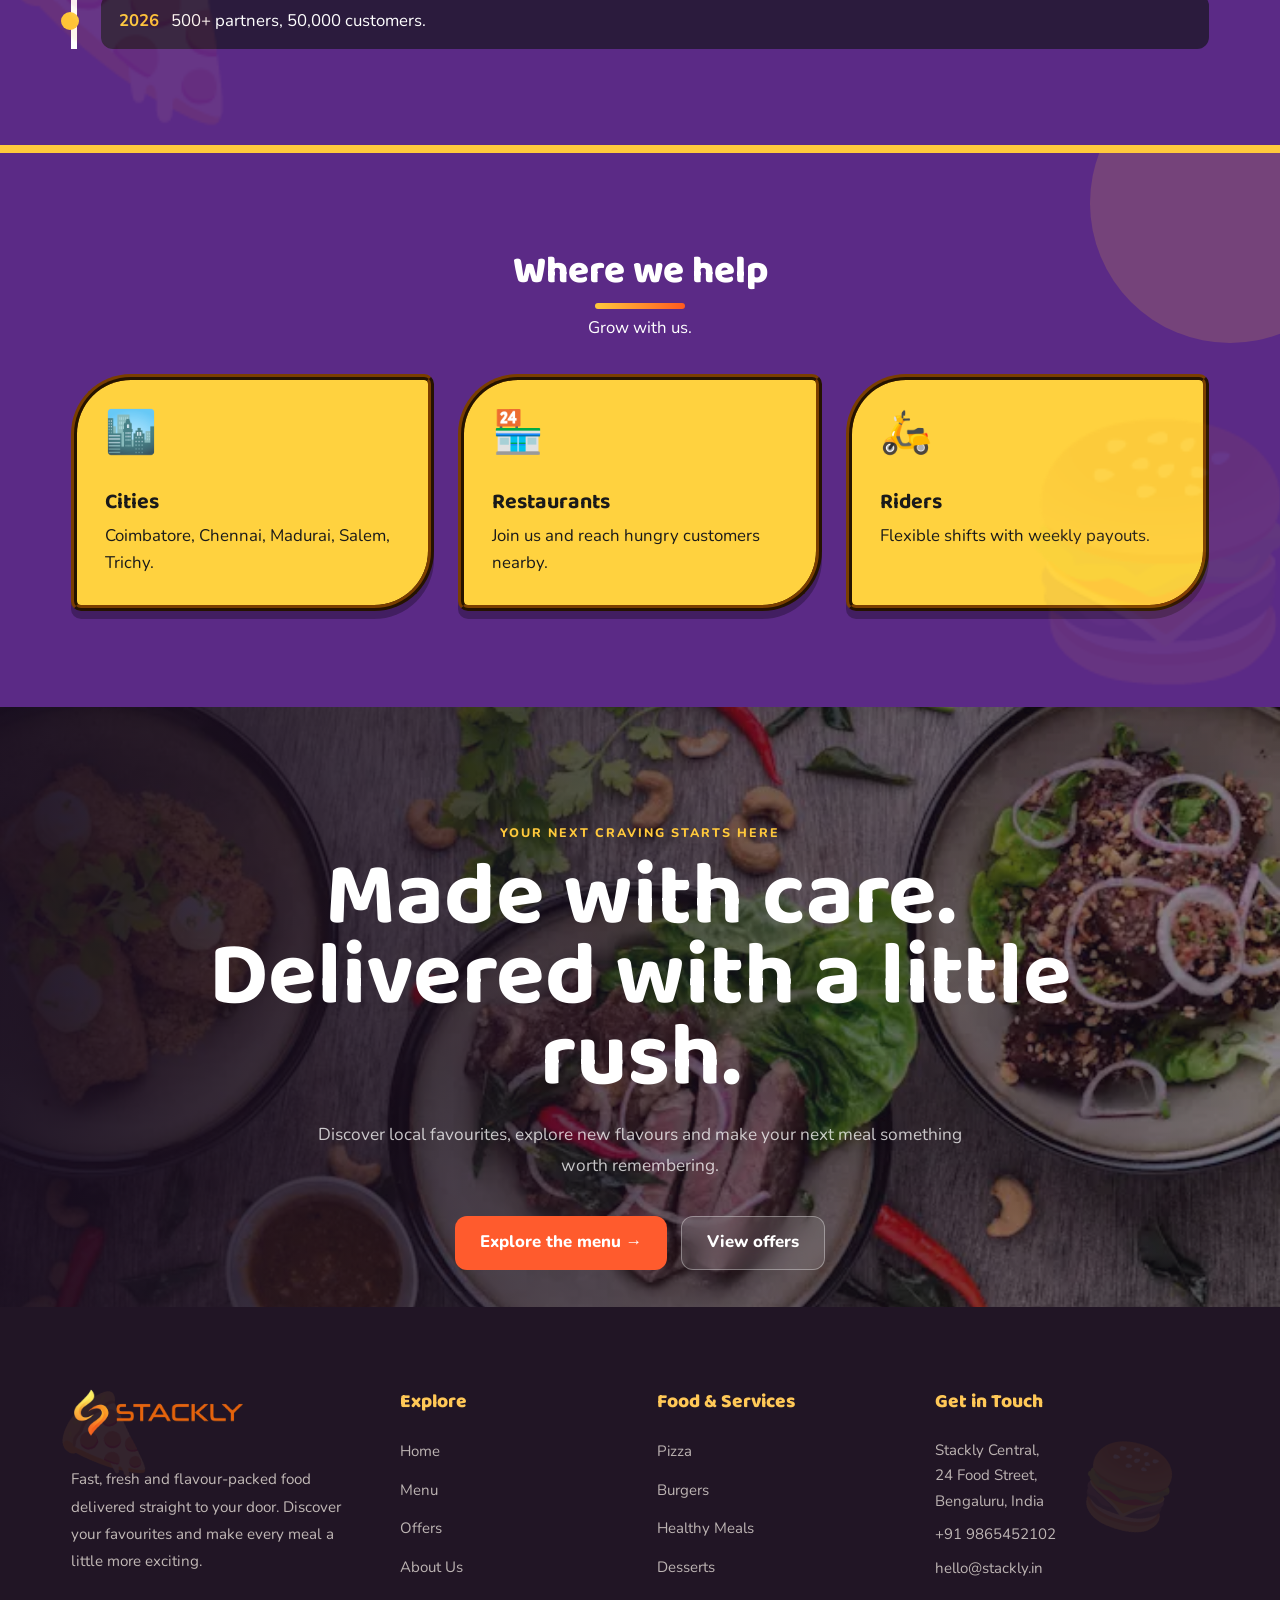
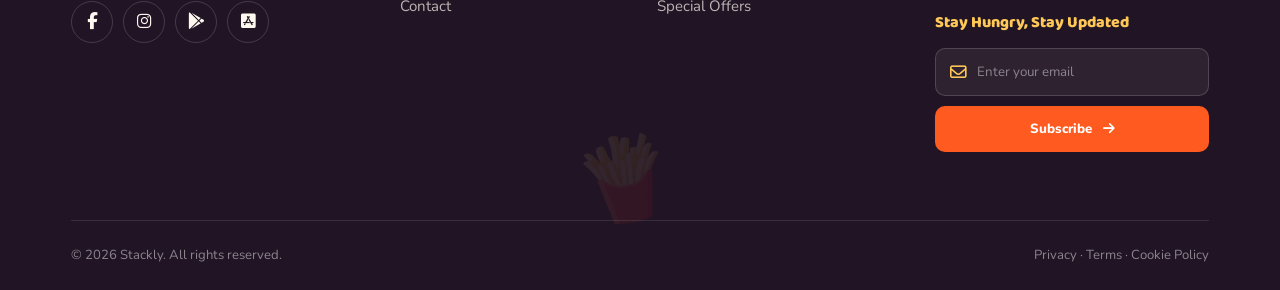
==== commit d7ab8cbe: "bug-fixes1" ====
--- a/about.html
+++ b/about.html
@@ -506,7 +506,7 @@
       <div class="footer-brand">
 
         <a href="index.html" class="brand">
-          <img src="images/logo.webp" alt="FoodRush">
+          <img src="images/logo.webp" alt="Stackly">
         </a>
 
         <p>
@@ -609,7 +609,7 @@
         <h4>Get in Touch</h4>
 
         <p>
-          FoodRush Central,
+          Stackly Central,
           <br>
           24 Food Street,
           <br>
@@ -617,7 +617,11 @@
         </p>
 
         <p style="margin-top:.5rem">
-          hello@foodrush.in
+          +91 9865452102
+        </p>
+
+        <p style="margin-top:.5rem">
+          hello@stackly.in
         </p>
 
 
@@ -665,7 +669,7 @@
     <div class="f-bot">
 
       <span>
-        &copy; 2026 FoodRush.
+        &copy; 2026 Stackly.
         All rights reserved.
       </span>
 
--- a/css/common.css
+++ b/css/common.css
@@ -1,24 +1,67 @@
+/* =========================================================
+   FOODRUSH — COMMON CSS
+   ========================================================= */
+
+/* =========================================================
+   ROOT VARIABLES
+   ========================================================= */
+
 :root {
   --o: #ff5a1f;
   --p: #2b1b3d;
   --y: #ffc93c;
-}
+
+  --orange: #ff5a1f;
+  --orange-dark: #c93a08;
+
+  --bg: #fffaf3;
+  --dark: #222;
+  --footer: #211525;
+  --footer-dark: #12081c;
+  --white-soft: #fff8ef;
+}
+
+
+/* =========================================================
+   RESET / GLOBAL
+   ========================================================= */
+
 * {
   box-sizing: border-box;
   margin: 0;
   padding: 0;
 }
+
 html {
   scroll-behavior: smooth;
-}
+  width: 100%;
+  max-width: 100%;
+  overflow-x: clip;
+}
+
 body {
-  font:
-    400 1.05rem/1.6 Nunito,
-    sans-serif;
-  background: #fffaf3;
-  color: #222;
-  overflow-x: hidden;
-}
+  width: 100%;
+  max-width: 100%;
+  overflow-x: clip;
+
+  font: 400 1.05rem/1.6 "Nunito", sans-serif;
+
+  background: var(--bg);
+  color: var(--dark);
+}
+
+@supports not (overflow-x: clip) {
+  html,
+  body {
+    overflow-x: hidden;
+  }
+}
+
+main {
+  display: block;
+  padding: 0;
+}
+
 h1,
 h2,
 h3,
@@ -26,35 +69,61 @@
 .btn {
   font-family: "Baloo 2", sans-serif;
 }
+
 a {
   color: inherit;
   text-decoration: none;
 }
+
 img {
+  display: block;
   max-width: 100%;
-  display: block;
-}
+}
+
+
+/* =========================================================
+   CONTAINER
+   ========================================================= */
+
 .wrap {
-  max-width: 1150px;
+  position: relative;
+  width: min(1200px, 92%);
+  max-width: 1200px;
   margin: auto;
   padding: 0 20px;
 }
+
+
+/* =========================================================
+   HEADER
+   ========================================================= */
+
 .hd {
   position: sticky;
   top: 0;
   z-index: 50;
+
+  width: 100%;
+  max-width: 100%;
+
   display: flex;
+  align-items: center;
   justify-content: space-between;
-  align-items: center;
+
   padding: 12px 24px;
-  background: var(--p);
+
+  background: rgba(43, 27, 61, 0.94);
+  backdrop-filter: blur(8px);
+
   color: #fff;
+
   border-bottom: 4px solid var(--y);
 }
 
-/* ================================
-   FOODRUSH NAV LOGO IMAGE
-================================ */
+
+/* =========================================================
+   LOGO
+   ========================================================= */
 
 .logo {
   display: flex;
@@ -63,946 +132,1523 @@
 }
 
 .logo img {
+  display: block;
   width: 180px;
   height: auto;
-  display: block;
   object-fit: contain;
 }
 
-@media (max-width: 760px) {
-  .logo img {
-    width: 145px;
-  }
-}
+
+/* =========================================================
+   NAVIGATION
+   ========================================================= */
 
 .nav ul {
   display: flex;
+  align-items: center;
   gap: 24px;
+
   list-style: none;
-  align-items: center;
-}
+}
+
 .nav a {
+  display: inline-block;
+
+  padding: 6px 2px;
+
   font-weight: 700;
-  padding: 6px 2px;
+
   border-bottom: 3px solid transparent;
-  transition: 0.3s;
-}
+
+  transition:
+    color 0.3s ease,
+    border-color 0.3s ease;
+}
+
 .nav a:hover,
 .nav a.cur {
+  color: var(--y);
   border-color: var(--y);
-  color: var(--y);
-}
+}
+
+
+/* =========================================================
+   HAMBURGER
+   ========================================================= */
+
+.burger {
+  display: none;
+
+  position: relative;
+
+  width: 36px;
+  height: 36px;
+
+  padding: 0;
+
+  background: transparent;
+  border: 0;
+
+  cursor: pointer;
+
+  z-index: 1001;
+}
+
+.burger i {
+  display: block;
+
+  width: 28px;
+  height: 3px;
+
+  margin: 6px auto;
+
+  background: #fff;
+
+  transition:
+    transform 0.35s ease,
+    opacity 0.25s ease;
+}
+
+
+/* =========================================================
+   BUTTONS
+   ========================================================= */
+
 .btn {
+  position: relative;
+
   display: inline-block;
+
   padding: 12px 28px;
-  background: var(--o);
+
+  background: linear-gradient(135deg, #c93a08, #e2500f);
   color: #fff;
+
   border: 3px solid #fff;
   border-radius: 50px;
+
   font-size: 1.1rem;
   font-weight: 800;
+
   cursor: pointer;
-  transition: 0.3s;
+
+  overflow: hidden;
+
   box-shadow: 0 6px 0 #a83208;
-}
+
+  transition:
+    transform 0.3s ease,
+    box-shadow 0.3s ease;
+}
+
 .btn:hover {
   transform: translateY(3px);
   box-shadow: 0 3px 0 #a83208;
 }
+
+.btn::after {
+  content: "";
+
+  position: absolute;
+  top: 0;
+  left: -70%;
+
+  width: 40%;
+  height: 100%;
+
+  background: rgba(255, 255, 255, 0.4);
+
+  transform: skewX(-25deg);
+
+  animation: shine 3.5s infinite;
+}
+
 .btn.ghost {
   background: transparent;
 }
+
 .btn.lg {
   padding: 8px 22px;
+
   background: var(--y);
-  color: #2b1b3d;
+  color: var(--p);
+
   border-color: var(--y);
+
   box-shadow: none;
 }
-.burger {
-  display: none;
-  background: none;
-  border: 0;
-  cursor: pointer;
-  z-index: 70;
-}
-.burger i {
-  display: block;
-  width: 28px;
-  height: 3px;
-  background: #fff;
-  margin: 6px 0;
-  transition: 0.4s;
-}
+
+
+/* =========================================================
+   MARQUEE
+   ========================================================= */
+
 .marq {
+  overflow: hidden;
+
+  padding: 6px 0;
+
   background: var(--y);
-  color: #2b1b3d;
+  color: var(--p);
+
   font-weight: 800;
-  overflow: hidden;
+
   white-space: nowrap;
-  padding: 6px 0;
-}
+}
+
 .marq div {
   display: inline-block;
   animation: mq 22s linear infinite;
 }
+
+
+/* =========================================================
+   SECTIONS
+   ========================================================= */
+
+.s {
+  position: relative;
+
+  width: 100%;
+
+  padding: 96px 0;
+
+  color: #fff;
+  background: var(--panel);
+
+  border-top: 8px solid var(--y);
+
+  overflow: hidden;
+}
+
+.s::before {
+  content: "";
+
+  position: absolute;
+
+  width: 280px;
+  height: 280px;
+
+  right: -90px;
+  top: -90px;
+
+  border-radius: 50%;
+
+  background: rgba(255, 201, 60, 0.16);
+
+  animation: drift 9s ease-in-out infinite;
+}
+
+.s::after {
+  position: absolute;
+
+  bottom: -40px;
+  left: -30px;
+
+  font-size: 15rem;
+
+  opacity: 0.07;
+
+  pointer-events: none;
+
+  animation: spin 40s linear infinite;
+}
+
+.s:nth-child(odd)::after {
+  content: "🍕";
+}
+
+.s:nth-child(even)::after {
+  content: "🍔";
+
+  left: auto;
+  right: -30px;
+}
+
+.s h2 {
+  font: 800 2.4rem/1.2 "Baloo 2", sans-serif;
+}
+
+.s h2::after {
+  content: "";
+
+  display: block;
+
+  width: 90px;
+  height: 6px;
+
+  margin-top: 8px;
+
+  border-radius: 6px;
+
+  background: linear-gradient(
+    90deg,
+    var(--y),
+    var(--o)
+  );
+
+  animation: grow 1.4s ease-out both;
+}
+
+.s .sub {
+  opacity: 1;
+}
+
+.sub {
+  max-width: 600px;
+
+  margin: 6px 0 32px;
+
+  opacity: 0.95;
+}
+
+.s:nth-child(even) .wrap > h2,
+.s:nth-child(even) .sub {
+  margin-left: auto;
+  margin-right: auto;
+
+  text-align: center;
+}
+
+.s:nth-child(even) h2::after {
+  margin-left: auto;
+  margin-right: auto;
+}
+
+
+/* =========================================================
+   HERO
+   ========================================================= */
+
+.hero {
+  padding: 90px 0;
+}
+
+.hg {
+  display: grid;
+
+  grid-template-columns: 1.1fr 1fr;
+
+  gap: 40px;
+
+  align-items: center;
+}
+
+.hero h1 {
+  margin-bottom: 14px;
+
+  font-size: 3.4rem;
+  line-height: 1.1;
+
+  text-shadow: 0 4px 0 rgba(0, 0, 0, 0.25);
+}
+
+.hero p {
+  margin-bottom: 24px;
+
+  font-size: 1.2rem;
+}
+
+.himg {
+  position: relative;
+}
+
+.himg img {
+  width: 100%;
+
+  aspect-ratio: 1;
+
+  object-fit: cover;
+
+  border: 8px solid var(--y);
+
+  border-radius:
+    50% 50% 40% 60% /
+    50% 40% 60% 50%;
+
+  animation: morph 8s ease-in-out infinite;
+}
+
+
+/* =========================================================
+   FLOATING HERO ICONS
+   ========================================================= */
+
+.fl {
+  position: absolute;
+
+  font-size: 2.6rem;
+
+  animation: fly 3s ease-in-out infinite;
+}
+
+.f1 {
+  top: -10px;
+  left: 0;
+}
+
+.f2 {
+  bottom: 10px;
+  left: -10px;
+
+  animation-delay: 0.8s;
+}
+
+.f3 {
+  top: 30%;
+  right: -10px;
+
+  animation-delay: 1.6s;
+}
+
+
+/* =========================================================
+   CHIPS
+   ========================================================= */
+
+.chips {
+  display: flex;
+  flex-wrap: wrap;
+
+  gap: 10px;
+
+  margin-top: 22px;
+}
+
+.chips span {
+  padding: 8px 16px;
+
+  border: 2px solid var(--y);
+  border-radius: 50px;
+
+  background: rgba(255, 255, 255, 0.12);
+
+  font-weight: 700;
+
+  animation: pulse 3s infinite;
+}
+
+.chips span:nth-child(2) {
+  animation-delay: 0.5s;
+}
+
+.chips span:nth-child(3) {
+  animation-delay: 1s;
+}
+
+
+/* =========================================================
+   GRID / CARDS
+   ========================================================= */
+
+.grid {
+  display: grid;
+
+  grid-template-columns:
+    repeat(auto-fit, minmax(240px, 1fr));
+
+  gap: 24px;
+}
+
+.card {
+  display: flex;
+  flex-direction: column;
+
+  overflow: hidden;
+
+  box-shadow: 0 8px 0 rgba(0, 0, 0, 0.28);
+
+  transition:
+    transform 0.4s ease,
+    box-shadow 0.4s ease;
+}
+
+.card:hover {
+  transform: translateY(-10px) rotate(-1deg);
+
+  box-shadow: 0 14px 0 rgba(0, 0, 0, 0.25);
+}
+
+.card img {
+  width: 100%;
+  height: 180px;
+
+  object-fit: cover;
+
+  background: #ccc;
+
+  transition: transform 0.8s ease;
+}
+
+.card:hover img {
+  transform: scale(1.12);
+}
+
+.cb {
+  padding: 18px;
+}
+
+.cb h3 {
+  margin-bottom: 4px;
+
+  font-size: 1.35rem;
+}
+
+.pr {
+  display: inline-block;
+
+  margin-top: 8px;
+
+  font-size: 1.3rem;
+}
+
+
+/* =========================================================
+   ICON CARDS
+   ========================================================= */
+
+.tc {
+  padding: 10px;
+}
+
+.ic {
+  padding: 10px 18px 0;
+
+  font-size: 2.6rem;
+
+  animation: bounce 2s infinite;
+}
+
+
+/* =========================================================
+   STATS
+   ========================================================= */
+
+.stats {
+  display: grid;
+
+  grid-template-columns:
+    repeat(auto-fit, minmax(200px, 1fr));
+
+  gap: 20px;
+
+  text-align: center;
+
+  justify-content: center;
+}
+
+.stats b {
+  display: block;
+
+  font: 800 3.2rem "Baloo 2", sans-serif;
+}
+
+
+/* =========================================================
+   TABS / TIMER
+   ========================================================= */
+
+.tabs,
+.timer {
+  justify-content: center;
+}
+
+.s:nth-child(even) .timer,
+.s:nth-child(even) .tabs {
+  justify-content: center;
+}
+
+
+/* =========================================================
+   REVEAL ANIMATION
+   ========================================================= */
+
+.reveal {
+  opacity: 0;
+
+  transform:
+    translateX(-40px)
+    scale(0.96);
+
+  transition:
+    opacity 1s ease,
+    transform 1s cubic-bezier(0.2, 0.9, 0.3, 1.2);
+}
+
+.reveal:nth-child(even) {
+  transform:
+    translateX(40px)
+    scale(0.96);
+}
+
+.reveal.in {
+  opacity: 1;
+
+  transform: none;
+}
+
+
+/* =========================================================
+   PROGRESS BAR
+   ========================================================= */
+
+#bar {
+  position: fixed;
+
+  top: 0;
+  left: 0;
+
+  width: 0;
+  height: 5px;
+
+  background: linear-gradient(
+    90deg,
+    var(--y),
+    var(--o)
+  );
+
+  z-index: 200;
+}
+
+
+/* =========================================================
+   BACK TO TOP
+   ========================================================= */
+
+#top {
+  position: fixed;
+
+  right: 18px;
+  bottom: 18px;
+
+  width: 48px;
+  height: 48px;
+
+  border: 3px solid #fff;
+  border-radius: 50%;
+
+  background: var(--orange-dark);
+  color: #fff;
+
+  font-size: 1.4rem;
+
+  cursor: pointer;
+
+  z-index: 40;
+
+  opacity: 0;
+
+  transform: scale(0);
+
+  transition: 0.4s;
+}
+
+#top.on {
+  opacity: 1;
+
+  transform: scale(1);
+
+  animation: bounce 2s infinite;
+}
+
+
+/* =========================================================
+   MODAL
+   ========================================================= */
+
+.modal {
+  position: fixed;
+
+  inset: 0;
+
+  display: grid;
+  place-items: center;
+
+  background: rgba(0, 0, 0, 0.7);
+
+  z-index: 100;
+
+  opacity: 0;
+  visibility: hidden;
+
+  transition: 0.3s;
+}
+
+.modal.show {
+  opacity: 1;
+  visibility: visible;
+}
+
+.box {
+  position: relative;
+
+  width: min(400px, 92vw);
+
+  padding: 36px 28px;
+
+  background: #fff;
+  color: #222;
+
+  border: 5px solid var(--o);
+  border-radius: 24px;
+
+  transform:
+    scale(0.7)
+    rotate(-4deg);
+
+  transition: 0.4s;
+}
+
+.modal.show .box {
+  transform: none;
+}
+
+.box h2 {
+  margin-bottom: 16px;
+}
+
+.box input {
+  width: 100%;
+
+  padding: 12px;
+
+  margin-bottom: 12px;
+
+  border: 3px solid var(--p);
+  border-radius: 10px;
+
+  font: inherit;
+}
+
+.x {
+  position: absolute;
+
+  top: 10px;
+  right: 14px;
+
+  width: 36px;
+  height: 36px;
+
+  border: 0;
+  border-radius: 50%;
+
+  background: var(--p);
+  color: #fff;
+
+  font-size: 1rem;
+
+  cursor: pointer;
+}
+
+
+/* =========================================================
+   ROLE SELECTOR
+   ========================================================= */
+
+.roles {
+  display: grid;
+
+  grid-template-columns: 1fr 1fr;
+
+  gap: 10px;
+
+  margin-bottom: 16px;
+}
+
+.roles button {
+  padding: 12px 6px;
+
+  border: 3px solid var(--p);
+  border-radius: 12px;
+
+  background: #fff;
+
+  font-weight: 700;
+
+  cursor: pointer;
+}
+
+.roles .on {
+  background: var(--p);
+  color: #fff;
+}
+
+
+/* =========================================================
+   FOOTER
+   ========================================================= */
+
+.ftr {
+  position: relative;
+
+  overflow: hidden;
+
+  padding: 80px 0 0;
+
+  background: var(--footer);
+  color: var(--white-soft);
+}
+
+.ftr .wrap {
+  position: relative;
+
+  z-index: 2;
+}
+
+
+/* =========================================================
+   FOOTER DECORATION
+   ========================================================= */
+
+.food-decor {
+  position: absolute;
+
+  inset: 0;
+
+  overflow: hidden;
+
+  pointer-events: none;
+
+  opacity: 0.08;
+}
+
+.food-decor span {
+  position: absolute;
+
+  font-size: 5rem;
+}
+
+.food-decor span:nth-child(1) {
+  top: 12%;
+  left: 4%;
+
+  transform: rotate(-18deg);
+}
+
+.food-decor span:nth-child(2) {
+  top: 20%;
+  right: 8%;
+
+  transform: rotate(15deg);
+}
+
+.food-decor span:nth-child(3) {
+  bottom: 8%;
+  left: 45%;
+
+  transform: rotate(-12deg);
+}
+
+
+/* =========================================================
+   FOOTER GRID
+   ========================================================= */
+
+.f-grid {
+  display: grid;
+
+  grid-template-columns:
+    1.35fr 1fr 1.1fr 1.35fr;
+
+  gap: 55px;
+
+  padding-bottom: 60px;
+}
+
+
+/* =========================================================
+   FOOTER BRAND
+   ========================================================= */
+
+.footer-brand .brand {
+  display: inline-flex;
+
+  align-items: center;
+
+  text-decoration: none;
+}
+
+.footer-brand .brand img {
+  display: block;
+
+  width: 175px;
+  height: auto;
+
+  object-fit: contain;
+}
+
+.footer-brand p {
+  max-width: 34ch;
+
+  margin-top: 20px;
+
+  color: rgba(255, 248, 239, 0.72);
+
+  line-height: 1.8;
+
+  font-size: 0.95rem;
+}
+
+
+/* =========================================================
+   SOCIAL LINKS
+   ========================================================= */
+
+.soc {
+  display: flex;
+
+  gap: 10px;
+
+  margin-top: 25px;
+}
+
+.soc a {
+  display: grid;
+  place-items: center;
+
+  width: 42px;
+  height: 42px;
+
+  border: 1px solid rgba(255, 255, 255, 0.16);
+  border-radius: 50%;
+
+  color: var(--white-soft);
+
+  transition: 0.3s ease;
+}
+
+.soc a:hover {
+  background: var(--orange);
+  border-color: var(--orange);
+
+  transform: translateY(-4px);
+}
+
+
+/* =========================================================
+   FOOTER HEADINGS
+   ========================================================= */
+
+.f-grid h4 {
+  margin: 0 0 20px;
+
+  color: #ffc857;
+
+  font-family: "Baloo 2", sans-serif;
+
+  font-size: 1.2rem;
+  font-weight: 800;
+}
+
+
+/* =========================================================
+   FOOTER LINKS
+   ========================================================= */
+
+.f-grid ul {
+  margin: 0;
+  padding: 0;
+
+  list-style: none;
+}
+
+.f-grid li {
+  margin-bottom: 12px;
+}
+
+.f-grid li a {
+  color: rgba(255, 248, 239, 0.7);
+
+  font-size: 0.94rem;
+
+  transition:
+    color 0.25s ease,
+    padding 0.25s ease;
+}
+
+.f-grid li a:hover {
+  padding-left: 5px;
+
+  color: #ffc857;
+}
+
+
+/* =========================================================
+   FOOTER CONTACT
+   ========================================================= */
+
+.f-grid > div:last-child p {
+  margin: 0;
+
+  color: rgba(255, 248, 239, 0.7);
+
+  line-height: 1.7;
+
+  font-size: 0.94rem;
+}
+
+
+/* =========================================================
+   NEWSLETTER
+   ========================================================= */
+
+.footer-subscribe {
+  margin-top: 28px;
+}
+
+.footer-subscribe h4 {
+  margin-bottom: 13px;
+
+  font-size: 1rem;
+}
+
+.subscribe-form {
+  display: flex;
+
+  flex-direction: column;
+
+  gap: 10px;
+}
+
+.subscribe-input {
+  display: flex;
+
+  align-items: center;
+
+  gap: 10px;
+
+  height: 48px;
+
+  padding: 0 14px;
+
+  border: 1px solid rgba(255, 255, 255, 0.16);
+  border-radius: 10px;
+
+  background: rgba(255, 255, 255, 0.06);
+}
+
+.subscribe-input i {
+  color: #ffc857;
+}
+
+.subscribe-input input {
+  width: 100%;
+  min-width: 0;
+
+  border: 0;
+  outline: 0;
+
+  background: transparent;
+
+  color: #fff;
+
+  font-family: "Nunito", sans-serif;
+}
+
+.subscribe-input input::placeholder {
+  color: rgba(255, 255, 255, 0.45);
+}
+
+.subscribe-btn {
+  height: 46px;
+
+  border: 0;
+  border-radius: 10px;
+
+  background: var(--orange);
+  color: #fff;
+
+  font-family: "Nunito", sans-serif;
+  font-weight: 800;
+
+  cursor: pointer;
+
+  transition: 0.3s ease;
+}
+
+.subscribe-btn i {
+  margin-left: 7px;
+
+  transition: 0.3s ease;
+}
+
+.subscribe-btn:hover {
+  background: var(--orange-dark);
+
+  transform: translateY(-2px);
+}
+
+.subscribe-btn:hover i {
+  transform: translateX(4px);
+}
+
+.subscribe-message {
+  display: block;
+
+  margin-top: 8px;
+
+  font-size: 0.8rem;
+}
+
+
+/* =========================================================
+   FOOTER BOTTOM
+   ========================================================= */
+
+.f-bot {
+  display: flex;
+
+  align-items: center;
+  justify-content: space-between;
+
+  gap: 20px;
+
+  min-height: 70px;
+
+  border-top: 1px solid rgba(255, 255, 255, 0.1);
+
+  color: rgba(255, 255, 255, 0.48);
+
+  font-size: 0.82rem;
+}
+
+.f-bot span:last-child {
+  text-align: right;
+}
+
+
+/* =========================================================
+   MOBILE NAVIGATION
+   ========================================================= */
+
+@media (max-width: 900px) {
+
+  /* -------------------------------------------------------
+     PAGE SCROLL LOCK
+     ------------------------------------------------------- */
+
+  html.menu-open,
+  body.menu-open {
+    height: 100% !important;
+
+    overflow: hidden !important;
+
+    overscroll-behavior: none !important;
+  }
+
+
+  /* -------------------------------------------------------
+     HEADER / LOGO
+     ------------------------------------------------------- */
+
+  .logo img {
+    width: 145px;
+  }
+
+
+  /* -------------------------------------------------------
+     HAMBURGER
+     ------------------------------------------------------- */
+
+  .burger {
+    display: block;
+  }
+
+  .burger.open i:nth-child(1) {
+    transform: translateY(9px) rotate(45deg);
+  }
+
+  .burger.open i:nth-child(2) {
+    opacity: 0;
+  }
+
+  .burger.open i:nth-child(3) {
+    transform: translateY(-9px) rotate(-45deg);
+  }
+
+
+  /* -------------------------------------------------------
+     MOBILE DRAWER
+     ------------------------------------------------------- */
+
+  .nav {
+    position: fixed !important;
+
+    top: 0 !important;
+    right: 0 !important;
+    bottom: 0 !important;
+
+    width: 50vw !important;
+    max-width: 50vw !important;
+
+    height: 100vh !important;
+    height: 100dvh !important;
+
+    margin: 0 !important;
+
+    padding: 90px 24px 30px !important;
+
+    box-sizing: border-box !important;
+
+    background: var(--p) !important;
+
+    border-left: 4px solid var(--y);
+
+    transform: translateX(100%) !important;
+
+    transition:
+      transform 0.45s cubic-bezier(0.7, 0, 0.2, 1);
+
+    z-index: 1000 !important;
+
+    overflow: hidden !important;
+
+    overscroll-behavior: none !important;
+
+    isolation: isolate;
+  }
+
+  .nav.open {
+    transform: translateX(0) !important;
+  }
+
+
+  /* -------------------------------------------------------
+     MOBILE NAV LIST
+     ------------------------------------------------------- */
+
+  .nav ul {
+    display: flex !important;
+
+    flex-direction: column !important;
+
+    align-items: flex-start !important;
+    justify-content: flex-start !important;
+
+    gap: 20px !important;
+
+    width: 100% !important;
+
+    margin: 0 !important;
+    padding: 0 !important;
+
+    list-style: none !important;
+
+    overflow: visible !important;
+  }
+
+  .nav li {
+    display: block !important;
+
+    width: auto !important;
+
+    opacity: 0;
+
+    transform: translateX(25px);
+
+    transition:
+      opacity 0.35s ease,
+      transform 0.35s ease;
+  }
+
+  .nav.open li {
+    opacity: 1;
+
+    transform: translateX(0);
+  }
+
+
+  /* -------------------------------------------------------
+     NAV STAGGER
+     ------------------------------------------------------- */
+
+  .nav.open li:nth-child(1) {
+    transition-delay: 0s;
+  }
+
+  .nav.open li:nth-child(2) {
+    transition-delay: 0.08s;
+  }
+
+  .nav.open li:nth-child(3) {
+    transition-delay: 0.16s;
+  }
+
+  .nav.open li:nth-child(4) {
+    transition-delay: 0.24s;
+  }
+
+  .nav.open li:nth-child(5) {
+    transition-delay: 0.32s;
+  }
+
+  .nav.open li:nth-child(6) {
+    transition-delay: 0.40s;
+  }
+
+
+  /* -------------------------------------------------------
+     MOBILE NAV LINKS
+     ------------------------------------------------------- */
+
+  .nav a {
+    display: inline-block !important;
+
+    padding: 6px 2px;
+
+    color: #fff;
+
+    font-size: 1.15rem;
+
+    white-space: nowrap;
+
+    border-bottom: 3px solid transparent;
+  }
+
+  .nav a:hover,
+  .nav a.cur {
+    color: var(--y);
+
+    border-color: var(--y);
+  }
+
+
+  /* -------------------------------------------------------
+     MOBILE LOGIN BUTTON
+     ------------------------------------------------------- */
+
+  .nav .btn.lg {
+    display: inline-block !important;
+
+    margin-top: 4px;
+
+    padding: 12px 28px;
+
+    white-space: nowrap;
+  }
+
+
+  /* -------------------------------------------------------
+     HERO / SECTIONS
+     ------------------------------------------------------- */
+
+  .s {
+    padding: 56px 0;
+  }
+
+  .s h2 {
+    font-size: 2rem;
+  }
+
+  .hero {
+    padding: 56px 0;
+  }
+
+  .hg {
+    grid-template-columns: 1fr;
+  }
+
+  .hero h1 {
+    font-size: 2.4rem;
+  }
+
+
+  /* -------------------------------------------------------
+     FOOTER
+     ------------------------------------------------------- */
+
+  .f-grid {
+    grid-template-columns: repeat(2, 1fr);
+
+    gap: 45px 35px;
+  }
+}
+
+
+/* =========================================================
+   SMALL MOBILE
+   ========================================================= */
+
+@media (max-width: 600px) {
+
+  .ftr {
+    padding-top: 60px;
+  }
+
+  .f-grid {
+    grid-template-columns: 1fr;
+
+    gap: 38px 25px;
+  }
+
+  .footer-brand {
+    grid-column: 1 / -1;
+  }
+
+  .footer-brand p {
+    max-width: 42ch;
+  }
+
+  .footer-brand .brand img {
+    width: 155px;
+  }
+
+  .f-grid h4 {
+    font-size: 1.05rem;
+  }
+
+  .f-grid li a,
+  .f-grid > div:last-child p {
+    font-size: 0.88rem;
+  }
+
+  .footer-subscribe {
+    margin-top: 22px;
+  }
+
+  .f-bot {
+    flex-direction: column;
+
+    align-items: flex-start;
+
+    padding: 22px 0;
+
+    gap: 8px;
+
+    line-height: 1.6;
+  }
+
+  .f-bot span:last-child {
+    text-align: left;
+  }
+}
+
+
+/* =========================================================
+   SMALL MOBILE NAV DRAWER
+   ========================================================= */
+
+@media (max-width: 480px) {
+
+  .nav {
+    width: 72vw !important;
+    max-width: 72vw !important;
+
+    padding-left: 24px !important;
+    padding-right: 20px !important;
+  }
+
+  .nav a {
+    font-size: 1.1rem;
+  }
+}
+
+
+/* =========================================================
+   VERY SMALL MOBILE
+   ========================================================= */
+
+@media (max-width: 360px) {
+
+  .nav {
+    width: 78vw !important;
+    max-width: 78vw !important;
+  }
+}
+
+
+/* =========================================================
+   REDUCED MOTION
+   ========================================================= */
+
+@media (prefers-reduced-motion: reduce) {
+
+  *,
+  *::before,
+  *::after {
+    animation: none !important;
+
+    transition: none !important;
+  }
+
+  .reveal {
+    opacity: 1;
+
+    transform: none;
+  }
+}
+
+
+/* =========================================================
+   ANIMATIONS
+   ========================================================= */
+
 @keyframes mq {
   to {
     transform: translateX(-50%);
   }
 }
-.s {
-  padding: 80px 0;
-  color: #fff;
-  background: var(--panel);
-}
-.s h2 {
-  font: 800 2.4rem/1.2 "Baloo 2";
-}
-.sub {
-  margin: 6px 0 32px;
-  opacity: 0.95;
-  max-width: 600px;
-}
-.hg {
-  display: grid;
-  grid-template-columns: 1.1fr 1fr;
-  gap: 40px;
-  align-items: center;
-}
-.hero h1 {
-  font-size: 3.4rem;
-  line-height: 1.1;
-  margin-bottom: 14px;
-}
-.hero p {
-  margin-bottom: 24px;
-  font-size: 1.2rem;
-}
-.himg {
-  position: relative;
-}
-.himg img {
-  border-radius: 50% 50% 40% 60%/50% 40% 60% 50%;
-  border: 8px solid var(--y);
-  animation: morph 8s ease-in-out infinite;
-  aspect-ratio: 1;
-  object-fit: cover;
-  width: 100%;
-}
+
 @keyframes morph {
+
   50% {
-    border-radius: 40% 60% 60% 40%/60% 40% 50% 50%;
+    border-radius:
+      40% 60% 60% 40% /
+      60% 40% 50% 50%;
+
     transform: rotate(3deg);
   }
 }
-.fl {
-  position: absolute;
-  font-size: 2.6rem;
-  animation: fly 3s ease-in-out infinite;
-}
-.f1 {
-  top: -10px;
-  left: 0;
-}
-.f2 {
-  bottom: 10px;
-  left: -10px;
-  animation-delay: 0.8s;
-}
-.f3 {
-  top: 30%;
-  right: -10px;
-  animation-delay: 1.6s;
-}
+
 @keyframes fly {
+
   50% {
-    transform: translateY(-18px) rotate(12deg);
-  }
-}
-.grid {
-  display: grid;
-  grid-template-columns: repeat(auto-fit, minmax(240px, 1fr));
-  gap: 24px;
-}
-.card {
-  overflow: hidden;
-  transition:
-    transform 0.4s,
-    box-shadow 0.4s;
-  display: flex;
-  flex-direction: column;
-}
-.card:hover {
-  transform: translateY(-8px) rotate(-1deg);
-  box-shadow: 0 14px 0 rgba(0, 0, 0, 0.25);
-}
-.card img {
-  height: 180px;
-  width: 100%;
-  object-fit: cover;
-  background: #ccc;
-}
-.cb {
-  padding: 18px;
-}
-.cb h3 {
-  font-size: 1.35rem;
-  margin-bottom: 4px;
-}
-.pr {
-  display: inline-block;
-  margin-top: 8px;
-  font-size: 1.3rem;
-}
-.tc {
-  padding: 10px;
-}
-.ic {
-  font-size: 2.6rem;
-  padding: 10px 18px 0;
-  animation: bounce 2s infinite;
-}
+    transform:
+      translateY(-18px)
+      rotate(12deg);
+  }
+}
+
 @keyframes bounce {
+
   50% {
     transform: translateY(-8px);
   }
 }
+
 @keyframes pulse {
+
   50% {
     transform: scale(1.06);
   }
 }
-.stats {
-  display: grid;
-  grid-template-columns: repeat(auto-fit, minmax(200px, 1fr));
-  gap: 20px;
-  text-align: center;
-}
-.stats b {
-  display: block;
-  font: 800 3.2rem "Baloo 2";
-}
-.reveal {
-  opacity: 0;
-  transform: translateX(-40px) scale(0.96);
-  transition: 1s cubic-bezier(0.2, 0.9, 0.3, 1.2);
-}
-.reveal:nth-child(even) {
-  transform: translateX(40px) scale(0.96);
-}
-.reveal.in {
-  opacity: 1;
-  transform: none;
-}
-.ft {
-  background: #12081c;
-  color: #fff;
-  text-align: center;
-  padding: 40px 20px;
-  border-top: 6px solid var(--o);
-}
-.ft a {
-  color: var(--y);
-}
-.modal {
-  position: fixed;
-  inset: 0;
-  background: rgba(0, 0, 0, 0.7);
-  display: grid;
-  place-items: center;
-  z-index: 100;
-  opacity: 0;
-  visibility: hidden;
-  transition: 0.3s;
-}
-.modal.show {
-  opacity: 1;
-  visibility: visible;
-}
-.box {
-  position: relative;
-  background: #fff;
-  color: #222;
-  padding: 36px 28px;
-  border-radius: 24px;
-  width: min(400px, 92vw);
-  border: 5px solid var(--o);
-  transform: scale(0.7) rotate(-4deg);
-  transition: 0.4s;
-}
-.modal.show .box {
-  transform: none;
-}
-.x {
-  position: absolute;
-  top: 10px;
-  right: 14px;
-  width: 36px;
-  height: 36px;
-  border-radius: 50%;
-  border: 0;
-  background: var(--p);
-  color: #fff;
-  font-size: 1rem;
-  cursor: pointer;
-}
-.box h2 {
-  margin-bottom: 16px;
-}
-.box input {
-  width: 100%;
-  padding: 12px;
-  margin-bottom: 12px;
-  border: 3px solid var(--p);
-  border-radius: 10px;
-  font: inherit;
-}
-.roles {
-  display: grid;
-  grid-template-columns: 1fr 1fr;
-  gap: 10px;
-  margin-bottom: 16px;
-}
-.roles button {
-  padding: 12px 6px;
-  border: 3px solid var(--p);
-  background: #fff;
-  border-radius: 12px;
-  font-weight: 700;
-  cursor: pointer;
-}
-.roles .on {
-  background: var(--p);
-  color: #fff;
-}
-@media (max-width: 900px) {
-  .burger {
-    display: block;
-  }
-  .nav {
-    position: fixed;
-    top: 0;
-    right: 0;
-    height: 100vh;
-    width: 50vw;
-    background: var(--p);
-    padding: 90px 20px 20px;
-    transform: translateX(100%);
-    transition: 0.5s cubic-bezier(0.7, 0, 0.2, 1);
-    z-index: 60;
-    border-left: 4px solid var(--y);
-  }
-  .nav.open {
-    transform: none;
-  }
-  .nav ul {
-    flex-direction: column;
-    align-items: flex-start;
-    gap: 20px;
-  }
-  .nav li {
-    opacity: 0;
-    transform: translateX(30px);
-    transition: 0.4s;
-  }
-  .nav.open li {
-    opacity: 1;
-    transform: none;
-  }
-  .nav.open li:nth-child(2) {
-    transition-delay: 0.15s;
-  }
-  .nav.open li:nth-child(3) {
-    transition-delay: 0.25s;
-  }
-  .nav.open li:nth-child(4) {
-    transition-delay: 0.35s;
-  }
-  .nav.open li:nth-child(5) {
-    transition-delay: 0.45s;
-  }
-  .nav.open li:nth-child(6) {
-    transition-delay: 0.55s;
-  }
-  .burger.open i:nth-child(1) {
-    transform: translateY(9px) rotate(45deg);
-  }
-  .burger.open i:nth-child(2) {
-    opacity: 0;
-  }
-  .burger.open i:nth-child(3) {
-    transform: translateY(-9px) rotate(-45deg);
-  }
-  .hg {
-    grid-template-columns: 1fr;
-  }
-  .hero h1 {
-    font-size: 2.4rem;
-  }
-}
-@media (prefers-reduced-motion: reduce) {
-  * {
-    animation: none !important;
-    transition: none !important;
-  }
-  .reveal {
-    opacity: 1;
-    transform: none;
-  }
-}
-
-/* UI polish */
-main {
-  display: block;
-  padding: 0;
-}
-.s {
-  width: 100%;
-  border-radius: 0;
-  border-top: 8px solid var(--y);
-  position: relative;
-  overflow: hidden;
-}
-.s:before {
-  content: "";
-  position: absolute;
-  width: 280px;
-  height: 280px;
-  right: -90px;
-  top: -90px;
-  border-radius: 50%;
-  background: rgba(255, 201, 60, 0.16);
-  animation: drift 9s ease-in-out infinite;
-}
+
 @keyframes drift {
+
   50% {
-    transform: translate(-30px, 30px) scale(1.15);
-  }
-}
-.wrap {
-  position: relative;
-}
-.s h2:after {
-  content: "";
-  display: block;
-  width: 90px;
-  height: 6px;
-  margin-top: 8px;
-  border-radius: 6px;
-  background: linear-gradient(90deg, var(--y), var(--o));
-  animation: grow 1.4s ease-out both;
-}
+    transform:
+      translate(-30px, 30px)
+      scale(1.15);
+  }
+}
+
 @keyframes grow {
+
   from {
     width: 0;
   }
 }
-.hd {
-  backdrop-filter: blur(8px);
-  background: rgba(43, 27, 61, 0.94);
-}
-.btn {
-  background: linear-gradient(135deg, #c93a08, #e2500f);
-  position: relative;
-  overflow: hidden;
-}
-.btn:after {
-  content: "";
-  position: absolute;
-  top: 0;
-  left: -70%;
-  width: 40%;
-  height: 100%;
-  background: rgba(255, 255, 255, 0.4);
-  transform: skewX(-25deg);
-  animation: shine 3.5s infinite;
-}
+
+@keyframes spin {
+
+  to {
+    transform: rotate(360deg);
+  }
+}
+
 @keyframes shine {
+
   to {
     left: 140%;
   }
-}
-.btn.lg {
-  background: var(--y);
-}
-.chips {
-  display: flex;
-  flex-wrap: wrap;
-  gap: 10px;
-  margin-top: 22px;
-}
-.chips span {
-  padding: 8px 16px;
-  border: 2px solid var(--y);
-  border-radius: 50px;
-  background: rgba(255, 255, 255, 0.12);
-  font-weight: 700;
-  animation: pulse 3s infinite;
-}
-.chips span:nth-child(2) {
-  animation-delay: 0.5s;
-}
-.chips span:nth-child(3) {
-  animation-delay: 1s;
-}
-.card {
-  box-shadow: 0 8px 0 rgba(0, 0, 0, 0.28);
-}
-.card img {
-  transition: transform 0.8s;
-}
-.card:hover img {
-  transform: scale(1.12);
-}
-.card:hover {
-  transform: translateY(-10px) rotate(-1deg);
-}
-.hero h1 {
-  text-shadow: 0 4px 0 rgba(0, 0, 0, 0.25);
-}
-.hero {
-  padding: 90px 0;
-}
-#bar {
-  position: fixed;
-  top: 0;
-  left: 0;
-  height: 5px;
-  width: 0;
-  background: linear-gradient(90deg, var(--y), var(--o));
-  z-index: 200;
-}
-#top {
-  position: fixed;
-  right: 18px;
-  bottom: 18px;
-  width: 48px;
-  height: 48px;
-  border-radius: 50%;
-  border: 3px solid #fff;
-  background: #c93a08;
-  color: #fff;
-  font-size: 1.4rem;
-  cursor: pointer;
-  z-index: 40;
-  opacity: 0;
-  transform: scale(0);
-  transition: 0.4s;
-}
-#top.on {
-  opacity: 1;
-  transform: scale(1);
-  animation: bounce 2s infinite;
-}
-@media (max-width: 900px) {
-  .s {
-    padding: 56px 0;
-  }
-  .s h2 {
-    font-size: 2rem;
-  }
-  .hero {
-    padding: 56px 0;
-  }
-}
-
-/* full-width layout, alternating alignment, watermark */
-.s {
-  padding: 96px 0;
-}
-.wrap {
-  max-width: 1200px;
-}
-.s:nth-child(even) .wrap > h2,
-.s:nth-child(even) .sub {
-  text-align: center;
-  margin-left: auto;
-  margin-right: auto;
-}
-.s:nth-child(even) h2:after {
-  margin-left: auto;
-  margin-right: auto;
-}
-.s:after {
-  position: absolute;
-  font-size: 15rem;
-  opacity: 0.07;
-  bottom: -40px;
-  left: -30px;
-  animation: spin 40s linear infinite;
-  pointer-events: none;
-}
-.s:nth-child(odd):after {
-  content: "🍕";
-}
-.s:nth-child(even):after {
-  content: "🍔";
-  left: auto;
-  right: -30px;
-}
-@keyframes spin {
-  to {
-    transform: rotate(360deg);
-  }
-}
-.tabs,
-.stats {
-  justify-content: center;
-}
-.s:nth-child(even) .timer,
-.s:nth-child(even) .tabs {
-  justify-content: center;
-}
-
-.s .sub {
-  opacity: 1;
-}
-.btn.lg {
-  color: #2b1b3d;
-}
-
-
-/* =========================================================
-   FOODRUSH FOOTER
-   ========================================================= */
-
-.ftr {
-  position: relative;
-  overflow: hidden;
-  background: #211525;
-  color: #fff8ef;
-  padding: 80px 0 0;
-}
-
-.ftr .wrap {
-  position: relative;
-  z-index: 2;
-  width: min(1180px, 92%);
-  margin: auto;
-}
-
-
-/* =========================
-   DECORATIVE FOOD
-   ========================= */
-
-.food-decor {
-  position: absolute;
-  inset: 0;
-  pointer-events: none;
-  overflow: hidden;
-  opacity: .08;
-}
-
-.food-decor span {
-  position: absolute;
-  font-size: 5rem;
-}
-
-.food-decor span:nth-child(1) {
-  top: 12%;
-  left: 4%;
-  transform: rotate(-18deg);
-}
-
-.food-decor span:nth-child(2) {
-  right: 8%;
-  top: 20%;
-  transform: rotate(15deg);
-}
-
-.food-decor span:nth-child(3) {
-  bottom: 8%;
-  left: 45%;
-  transform: rotate(-12deg);
-}
-
-
-/* =========================
-   FOOTER GRID
-   ========================= */
-
-.f-grid {
-  display: grid;
-  grid-template-columns: 1.35fr 1fr 1.1fr 1.35fr;
-  gap: 55px;
-  padding-bottom: 60px;
-}
-
-
-/* =========================
-   BRAND
-   ========================= */
-
-.footer-brand .brand {
-  display: inline-flex;
-  align-items: center;
-  text-decoration: none;
-}
-
-.footer-brand .brand img {
-  width: 175px;
-  height: auto;
-  display: block;
-  object-fit: contain;
-}
-
-.footer-brand p {
-  max-width: 34ch;
-  margin-top: 20px;
-  color: rgba(255, 248, 239, .72);
-  line-height: 1.8;
-  font-size: .95rem;
-}
-
-
-/* =========================
-   SOCIAL
-   ========================= */
-
-.soc {
-  display: flex;
-  gap: 10px;
-  margin-top: 25px;
-}
-
-.soc a {
-  width: 42px;
-  height: 42px;
-  display: grid;
-  place-items: center;
-  border: 1px solid rgba(255,255,255,.16);
-  border-radius: 50%;
-  color: #fff8ef;
-  text-decoration: none;
-  transition: .3s ease;
-}
-
-.soc a:hover {
-  background: var(--orange);
-  border-color: var(--orange);
-  transform: translateY(-4px);
-}
-
-
-/* =========================
-   FOOTER HEADINGS
-   ========================= */
-
-.f-grid h4 {
-  margin: 0 0 20px;
-  color: #ffc857;
-  font-family: "Baloo 2", sans-serif;
-  font-size: 1.2rem;
-  font-weight: 800;
-}
-
-
-/* =========================
-   FOOTER LINKS
-   ========================= */
-
-.f-grid ul {
-  list-style: none;
-  padding: 0;
-  margin: 0;
-}
-
-.f-grid li {
-  margin-bottom: 12px;
-}
-
-.f-grid li a {
-  color: rgba(255, 248, 239, .7);
-  text-decoration: none;
-  font-size: .94rem;
-  transition: .25s ease;
-}
-
-.f-grid li a:hover {
-  color: #ffc857;
-  padding-left: 5px;
-}
-
-
-/* =========================
-   CONTACT
-   ========================= */
-
-.f-grid > div:last-child p {
-  color: rgba(255, 248, 239, .7);
-  line-height: 1.7;
-  font-size: .94rem;
-  margin: 0;
-}
-
-
-/* =========================
-   NEWSLETTER
-   ========================= */
-
-.footer-subscribe {
-  margin-top: 28px;
-}
-
-.footer-subscribe h4 {
-  margin-bottom: 13px;
-  font-size: 1rem;
-}
-
-.subscribe-form {
-  display: flex;
-  flex-direction: column;
-  gap: 10px;
-}
-
-.subscribe-input {
-  height: 48px;
-  display: flex;
-  align-items: center;
-  gap: 10px;
-  padding: 0 14px;
-  border: 1px solid rgba(255,255,255,.16);
-  border-radius: 10px;
-  background: rgba(255,255,255,.06);
-}
-
-.subscribe-input i {
-  color: #ffc857;
-}
-
-.subscribe-input input {
-  width: 100%;
-  min-width: 0;
-  border: 0;
-  outline: 0;
-  background: transparent;
-  color: #fff;
-  font-family: "Nunito", sans-serif;
-}
-
-.subscribe-input input::placeholder {
-  color: rgba(255,255,255,.45);
-}
-
-.subscribe-btn {
-  height: 46px;
-  border: 0;
-  border-radius: 10px;
-  background: var(--orange);
-  color: #fff;
-  font-family: "Nunito", sans-serif;
-  font-weight: 800;
-  cursor: pointer;
-  transition: .3s ease;
-}
-
-.subscribe-btn i {
-  margin-left: 7px;
-  transition: .3s ease;
-}
-
-.subscribe-btn:hover {
-  background: var(--orange-dark);
-  transform: translateY(-2px);
-}
-
-.subscribe-btn:hover i {
-  transform: translateX(4px);
-}
-
-.subscribe-message {
-  display: block;
-  margin-top: 8px;
-  font-size: .8rem;
-}
-
-
-/* =========================
-   FOOTER BOTTOM
-   ========================= */
-
-.f-bot {
-  min-height: 70px;
-  border-top: 1px solid rgba(255,255,255,.1);
-  display: flex;
-  align-items: center;
-  justify-content: space-between;
-  gap: 20px;
-  color: rgba(255,255,255,.48);
-  font-size: .82rem;
-}
-
-.f-bot span:last-child {
-  text-align: right;
-}
-
-
-/* =========================
-   TABLET
-   ========================= */
-
-@media (max-width: 900px) {
-
-  .f-grid {
-    grid-template-columns: repeat(2, 1fr);
-    gap: 45px 35px;
-  }
-
-}
-
-
-/* =========================
-   MOBILE
-   ========================= */
-
-@media (max-width: 600px) {
-
-  .ftr {
-    padding-top: 60px;
-  }
-
-  .f-grid {
-    grid-template-columns: 1fr 1fr;
-    gap: 38px 25px;
-  }
-
-  .footer-brand {
-    grid-column: 1 / -1;
-  }
-
-  .footer-brand p {
-    max-width: 42ch;
-  }
-
-  .footer-brand .brand img {
-    width: 155px;
-  }
-
-  .f-grid h4 {
-    font-size: 1.05rem;
-  }
-
-  .f-grid li a,
-  .f-grid > div:last-child p {
-    font-size: .88rem;
-  }
-
-  .footer-subscribe {
-    margin-top: 22px;
-  }
-
-  .f-bot {
-    padding: 22px 0;
-    flex-direction: column;
-    align-items: flex-start;
-    gap: 8px;
-    line-height: 1.6;
-  }
-
-  .f-bot span:last-child {
-    text-align: left;
-  }
-
 }
--- a/css/about.css
+++ b/css/about.css
@@ -503,7 +503,7 @@
       rgba(25,14,32,0.65),
       rgba(25,14,32,0.45)
     ),
-    url("https://images.unsplash.com/photo-1504674900247-0877df9cc836?auto=format&fit=crop&w=2200&q=85");
+    url("../images/food1.webp");
 
   background-size: cover;
   background-position: center;
